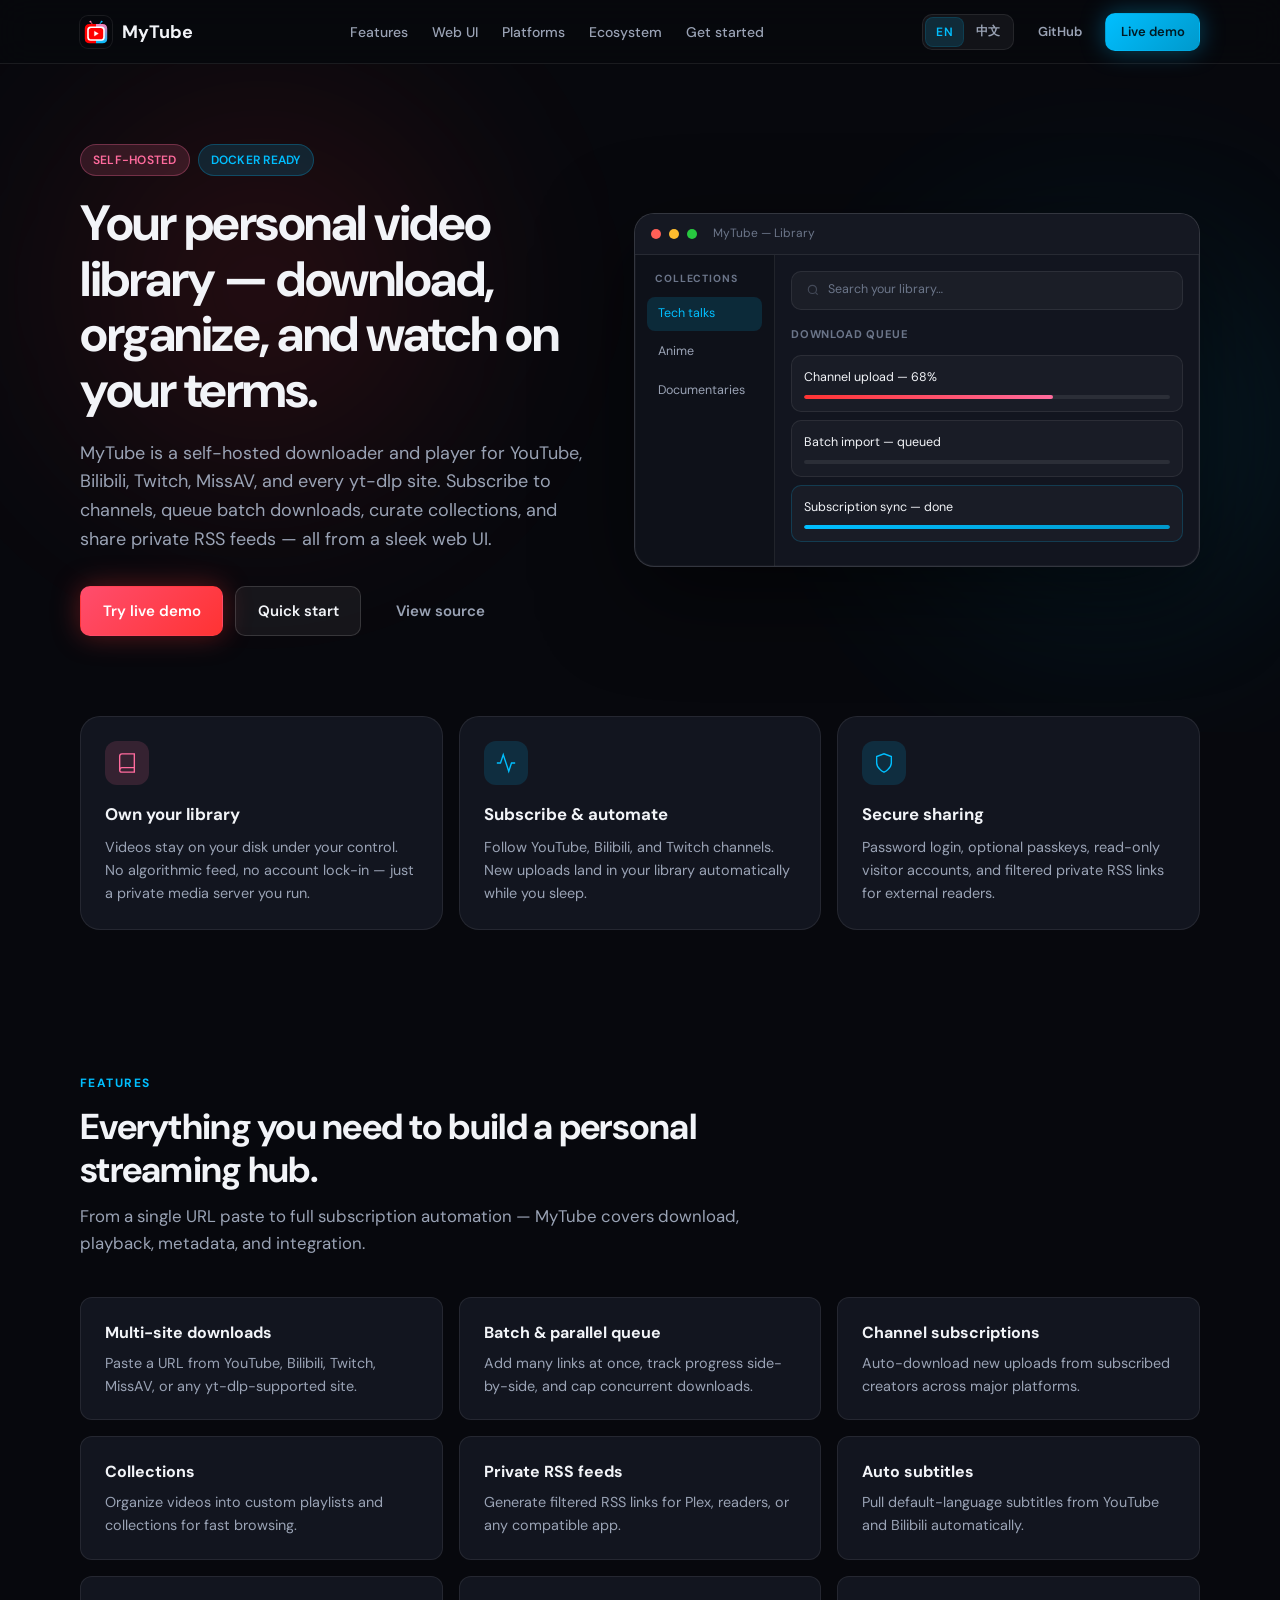
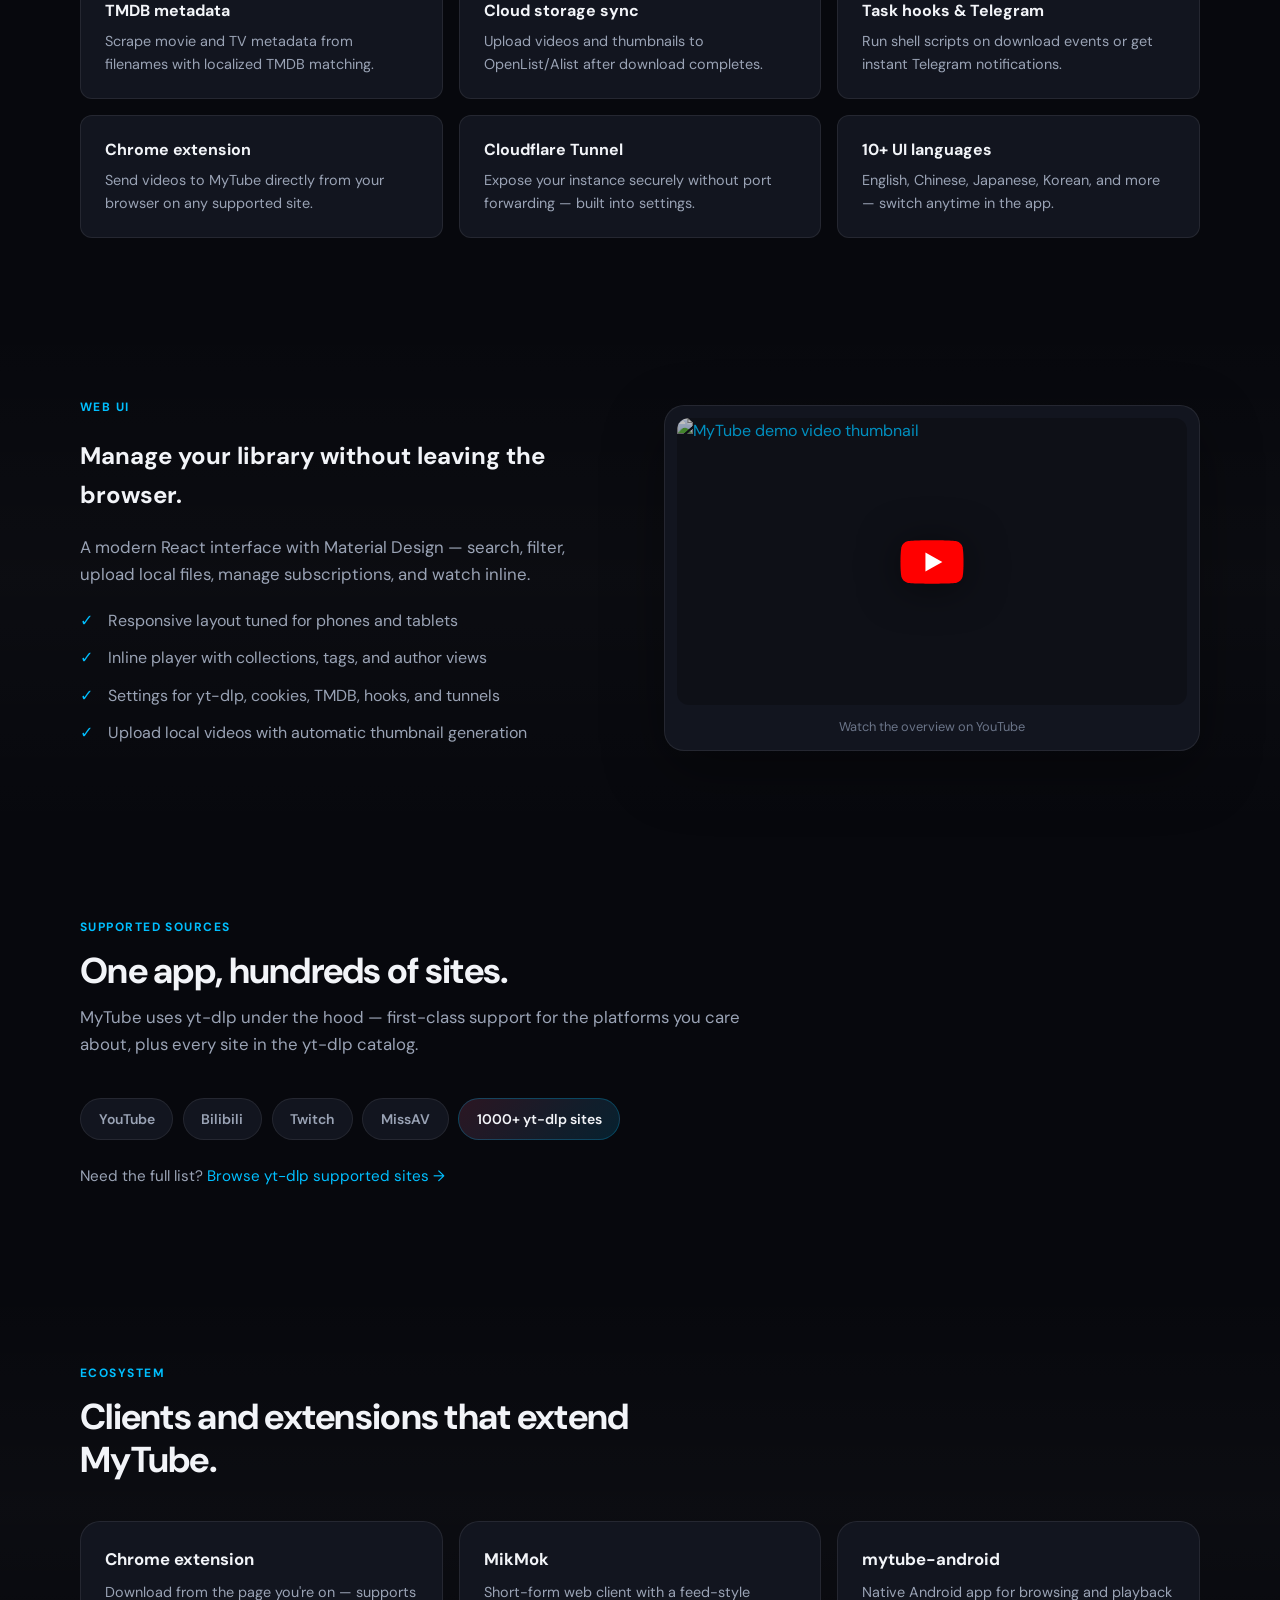
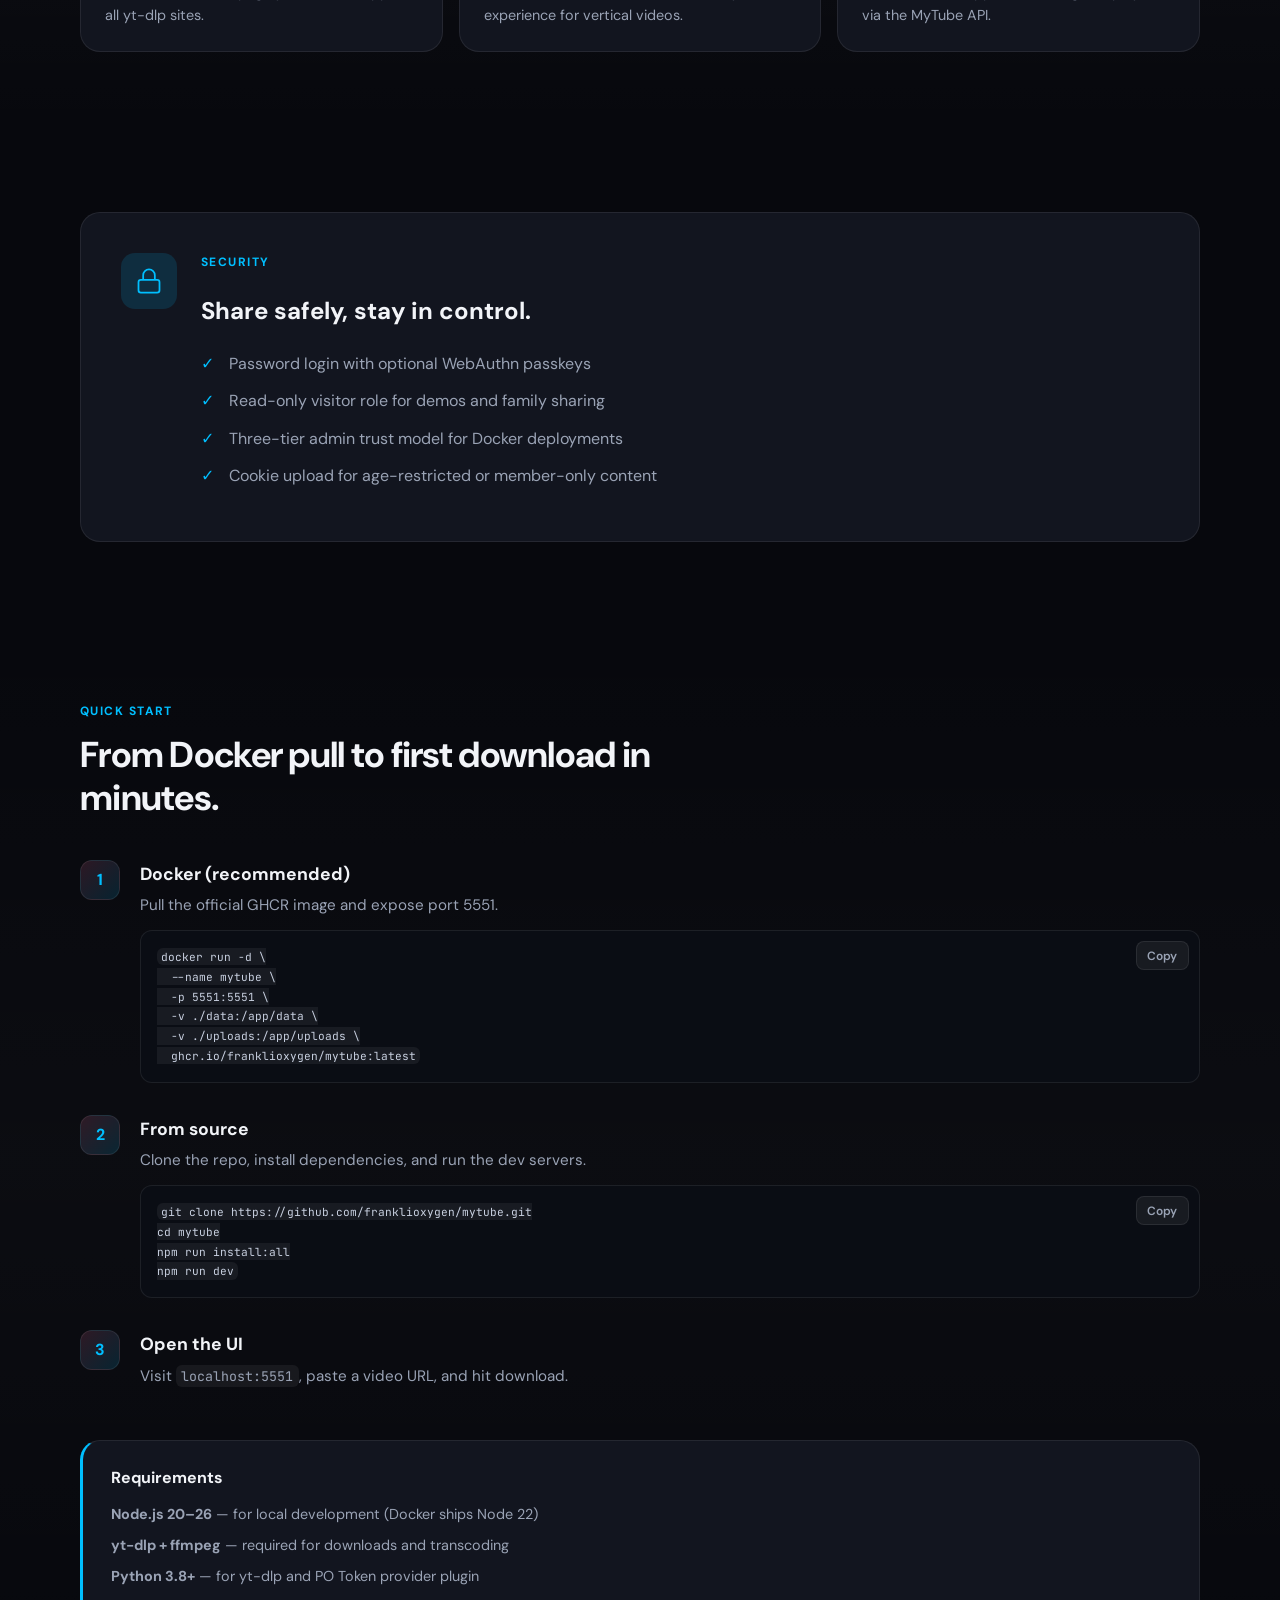
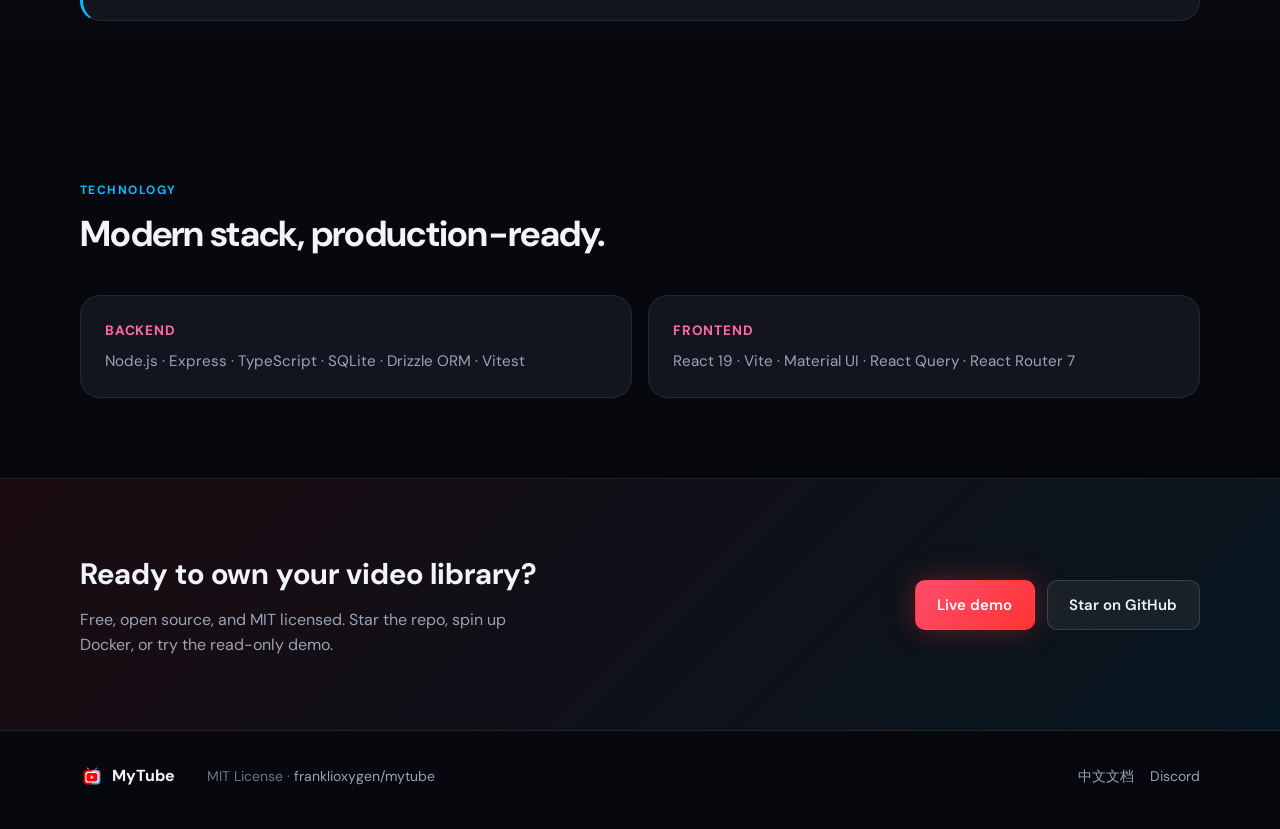
==== mytube/index.html @ 7c5bdb8f "Add MyTube landing page at /mytube/" ====
<!DOCTYPE html>
<html lang="en">
<head>
  <meta charset="UTF-8" />
  <meta name="viewport" content="width=device-width, initial-scale=1" />
  <meta name="description" content="MyTube — self-hosted downloader and player for YouTube, Bilibili, Twitch, and 1000+ sites. Subscriptions, collections, RSS feeds, Docker-ready." />
  <meta name="theme-color" content="#07080d" />
  <base href="/mytube/" />
  <title>MyTube — Self-hosted video library &amp; downloader</title>
  <link rel="icon" href="assets/favicon.svg" type="image/svg+xml" />
  <link rel="preconnect" href="https://fonts.googleapis.com" />
  <link rel="preconnect" href="https://fonts.gstatic.com" crossorigin />
  <link href="https://fonts.googleapis.com/css2?family=DM+Sans:ital,opsz,wght@0,9..40,400;0,9..40,500;0,9..40,600;0,9..40,700;1,9..40,400&family=JetBrains+Mono:wght@400;500&display=swap" rel="stylesheet" />
  <link rel="stylesheet" href="css/styles.css" />
  <script>
    try {
      var l = localStorage.getItem("mytube-home-lang");
      if (l === "zh") {
        document.documentElement.lang = "zh-CN";
        document.documentElement.dataset.lang = "zh";
      }
    } catch (e) {}
  </script>
</head>
<body>
  <a class="skip-link" href="#main" data-i18n="a11y.skip">Skip to content</a>

  <header class="site-header" id="top">
    <div class="container header-inner">
      <a class="brand" href="#top" data-i18n-attr="aria-label:a11y.brand">
        <img src="assets/favicon.svg" alt="" width="32" height="32" class="brand-icon" />
        <span class="brand-name">MyTube</span>
      </a>
      <nav class="nav" aria-label="Primary" data-i18n-attr="aria-label:a11y.nav">
        <a href="#features" data-i18n="nav.features">Features</a>
        <a href="#ui" data-i18n="nav.ui">Web UI</a>
        <a href="#platforms" data-i18n="nav.platforms">Platforms</a>
        <a href="#ecosystem" data-i18n="nav.ecosystem">Ecosystem</a>
        <a href="#get-started" data-i18n="nav.getStarted">Get started</a>
      </nav>
      <div class="header-actions">
        <div class="lang-toggle" role="group" data-i18n-attr="aria-label:a11y.langSwitch">
          <button type="button" class="lang-option is-active" data-lang="en" aria-pressed="true">EN</button>
          <button type="button" class="lang-option" data-lang="zh" aria-pressed="false">中文</button>
        </div>
        <a class="btn btn-ghost btn-sm" href="https://github.com/franklioxygen/mytube" target="_blank" rel="noopener noreferrer" data-i18n="nav.github">GitHub</a>
        <a class="btn btn-accent btn-sm" href="https://mytube-demo.vercel.app" target="_blank" rel="noopener noreferrer" data-i18n="nav.demo">Live demo</a>
        <button type="button" class="nav-toggle" aria-expanded="false" aria-controls="mobile-nav" data-i18n-attr="aria-label:a11y.menuOpen">
          <span></span><span></span><span></span>
        </button>
      </div>
    </div>
    <div class="mobile-nav" id="mobile-nav" hidden>
      <div class="lang-toggle lang-toggle-mobile" role="group" data-i18n-attr="aria-label:a11y.langSwitch">
        <button type="button" class="lang-option is-active" data-lang="en" aria-pressed="true">EN</button>
        <button type="button" class="lang-option" data-lang="zh" aria-pressed="false">中文</button>
      </div>
      <a href="#features" data-i18n="nav.features">Features</a>
      <a href="#ui" data-i18n="nav.ui">Web UI</a>
      <a href="#platforms" data-i18n="nav.platforms">Platforms</a>
      <a href="#ecosystem" data-i18n="nav.ecosystem">Ecosystem</a>
      <a href="#get-started" data-i18n="nav.getStarted">Get started</a>
      <a href="https://mytube-demo.vercel.app" target="_blank" rel="noopener noreferrer" data-i18n="nav.demo">Live demo</a>
    </div>
  </header>

  <main id="main">
    <section class="hero">
      <div class="hero-glow" aria-hidden="true"></div>
      <div class="hero-glow-2" aria-hidden="true"></div>
      <div class="container hero-grid">
        <div class="hero-copy reveal">
          <div class="badge-row">
            <span class="badge" data-i18n="hero.badgeSelfHosted">Self-hosted</span>
            <span class="badge badge-muted" data-i18n="hero.badgeDocker">Docker ready</span>
          </div>
          <h1 data-i18n="hero.title">Your personal video library — download, organize, and watch on your terms.</h1>
          <p class="hero-lead" data-i18n="hero.lead">
            MyTube is a self-hosted downloader and player for YouTube, Bilibili, Twitch, MissAV, and every yt-dlp site.
            Subscribe to channels, queue batch downloads, curate collections, and share private RSS feeds — all from a sleek web UI.
          </p>
          <div class="hero-cta">
            <a class="btn btn-primary btn-lg" href="https://mytube-demo.vercel.app" target="_blank" rel="noopener noreferrer" data-i18n="hero.ctaDemo">Try live demo</a>
            <a class="btn btn-secondary btn-lg" href="#get-started" data-i18n="hero.ctaQuickStart">Quick start</a>
            <a class="btn btn-ghost btn-lg" href="https://github.com/franklioxygen/mytube" target="_blank" rel="noopener noreferrer" data-i18n="hero.ctaSource">View source</a>
          </div>
        </div>
        <div class="hero-visual reveal reveal-delay" aria-hidden="true">
          <div class="app-mock">
            <div class="mock-titlebar">
              <span class="dot red"></span>
              <span class="dot yellow"></span>
              <span class="dot green"></span>
              <span class="mock-title" data-i18n="hero.mockTitle">MyTube — Library</span>
            </div>
            <div class="mock-body">
              <aside class="mock-sidebar">
                <p class="mock-sidebar-label" data-i18n="hero.mockCollections">Collections</p>
                <ul>
                  <li data-i18n="hero.mockColl1">Tech talks</li>
                  <li data-i18n="hero.mockColl2">Anime</li>
                  <li data-i18n="hero.mockColl3">Documentaries</li>
                </ul>
              </aside>
              <div class="mock-main">
                <div class="mock-search">
                  <svg viewBox="0 0 24 24" fill="none" stroke="currentColor" stroke-width="2"><circle cx="11" cy="11" r="7"/><path d="m20 20-3.5-3.5"/></svg>
                  <span data-i18n="hero.mockSearch">Search your library…</span>
                </div>
                <p class="mock-queue-label" data-i18n="hero.mockQueue">Download queue</p>
                <div class="mock-queue-item">
                  <span data-i18n="hero.mockItem1">Channel upload — 68%</span>
                  <div class="mock-progress"><div class="mock-progress-fill mid"></div></div>
                </div>
                <div class="mock-queue-item">
                  <span data-i18n="hero.mockItem2">Batch import — queued</span>
                  <div class="mock-progress"><div class="mock-progress-fill queued"></div></div>
                </div>
                <div class="mock-queue-item done">
                  <span data-i18n="hero.mockItem3">Subscription sync — done</span>
                  <div class="mock-progress"><div class="mock-progress-fill done"></div></div>
                </div>
              </div>
            </div>
          </div>
        </div>
      </div>
    </section>

    <section class="highlights">
      <div class="container highlights-grid">
        <article class="highlight-card reveal">
          <div class="highlight-icon pink" aria-hidden="true">
            <svg viewBox="0 0 24 24" fill="none" stroke="currentColor" stroke-width="1.5"><path d="M4 19.5A2.5 2.5 0 0 1 6.5 17H20"/><path d="M6.5 2H20v20H6.5A2.5 2.5 0 0 1 4 19.5v-15A2.5 2.5 0 0 1 6.5 2z"/></svg>
          </div>
          <h3 data-i18n="highlights.h1Title">Own your library</h3>
          <p data-i18n="highlights.h1Body">Videos stay on your disk under your control. No algorithmic feed, no account lock-in — just a private media server you run.</p>
        </article>
        <article class="highlight-card reveal reveal-delay">
          <div class="highlight-icon" aria-hidden="true">
            <svg viewBox="0 0 24 24" fill="none" stroke="currentColor" stroke-width="1.5"><path d="M22 12h-4l-3 9L9 3l-3 9H2"/></svg>
          </div>
          <h3 data-i18n="highlights.h2Title">Subscribe &amp; automate</h3>
          <p data-i18n="highlights.h2Body">Follow YouTube, Bilibili, and Twitch channels. New uploads land in your library automatically while you sleep.</p>
        </article>
        <article class="highlight-card reveal reveal-delay-2">
          <div class="highlight-icon" aria-hidden="true">
            <svg viewBox="0 0 24 24" fill="none" stroke="currentColor" stroke-width="1.5"><path d="M12 22s8-4 8-10V5l-8-3-8 3v7c0 6 8 10 8 10Z"/></svg>
          </div>
          <h3 data-i18n="highlights.h3Title">Secure sharing</h3>
          <p data-i18n="highlights.h3Body">Password login, optional passkeys, read-only visitor accounts, and filtered private RSS links for external readers.</p>
        </article>
      </div>
    </section>

    <section class="section" id="features">
      <div class="container">
        <header class="section-header reveal">
          <p class="eyebrow" data-i18n="features.eyebrow">Features</p>
          <h2 data-i18n="features.title">Everything you need to build a personal streaming hub.</h2>
          <p class="section-lead" data-i18n="features.lead">From a single URL paste to full subscription automation — MyTube covers download, playback, metadata, and integration.</p>
        </header>
        <div class="feature-grid">
          <article class="feature-card reveal"><h3 data-i18n="features.f1Title">Multi-site downloads</h3><p data-i18n="features.f1Body">Paste a URL from YouTube, Bilibili, Twitch, MissAV, or any yt-dlp-supported site.</p></article>
          <article class="feature-card reveal"><h3 data-i18n="features.f2Title">Batch &amp; parallel queue</h3><p data-i18n="features.f2Body">Add many links at once, track progress side-by-side, and cap concurrent downloads.</p></article>
          <article class="feature-card reveal"><h3 data-i18n="features.f3Title">Channel subscriptions</h3><p data-i18n="features.f3Body">Auto-download new uploads from subscribed creators across major platforms.</p></article>
          <article class="feature-card reveal"><h3 data-i18n="features.f4Title">Collections</h3><p data-i18n="features.f4Body">Organize videos into custom playlists and collections for fast browsing.</p></article>
          <article class="feature-card reveal"><h3 data-i18n="features.f5Title">Private RSS feeds</h3><p data-i18n="features.f5Body">Generate filtered RSS links for Plex, readers, or any compatible app.</p></article>
          <article class="feature-card reveal"><h3 data-i18n="features.f6Title">Auto subtitles</h3><p data-i18n="features.f6Body">Pull default-language subtitles from YouTube and Bilibili automatically.</p></article>
          <article class="feature-card reveal"><h3 data-i18n="features.f7Title">TMDB metadata</h3><p data-i18n="features.f7Body">Scrape movie and TV metadata from filenames with localized TMDB matching.</p></article>
          <article class="feature-card reveal"><h3 data-i18n="features.f8Title">Cloud storage sync</h3><p data-i18n="features.f8Body">Upload videos and thumbnails to OpenList/Alist after download completes.</p></article>
          <article class="feature-card reveal"><h3 data-i18n="features.f9Title">Task hooks &amp; Telegram</h3><p data-i18n="features.f9Body">Run shell scripts on download events or get instant Telegram notifications.</p></article>
          <article class="feature-card reveal"><h3 data-i18n="features.f10Title">Chrome extension</h3><p data-i18n="features.f10Body">Send videos to MyTube directly from your browser on any supported site.</p></article>
          <article class="feature-card reveal"><h3 data-i18n="features.f11Title">Cloudflare Tunnel</h3><p data-i18n="features.f11Body">Expose your instance securely without port forwarding — built into settings.</p></article>
          <article class="feature-card reveal"><h3 data-i18n="features.f12Title">10+ UI languages</h3><p data-i18n="features.f12Body">English, Chinese, Japanese, Korean, and more — switch anytime in the app.</p></article>
        </div>
      </div>
    </section>

    <section class="section section-alt" id="ui">
      <div class="container split-section">
        <div class="split-copy reveal">
          <p class="eyebrow" data-i18n="ui.eyebrow">Web UI</p>
          <h2 data-i18n="ui.title">Manage your library without leaving the browser.</h2>
          <p class="section-lead" data-i18n="ui.lead">A modern React interface with Material Design — search, filter, upload local files, manage subscriptions, and watch inline.</p>
          <ul class="check-list">
            <li data-i18n="ui.li1">Responsive layout tuned for phones and tablets</li>
            <li data-i18n="ui.li2">Inline player with collections, tags, and author views</li>
            <li data-i18n="ui.li3">Settings for yt-dlp, cookies, TMDB, hooks, and tunnels</li>
            <li data-i18n="ui.li4">Upload local videos with automatic thumbnail generation</li>
          </ul>
        </div>
        <div class="split-visual reveal reveal-delay">
          <figure class="video-frame">
            <a href="https://www.youtube.com/watch?v=0_5ZpgsWTp0" target="_blank" rel="noopener noreferrer">
              <img src="https://img.youtube.com/vi/0_5ZpgsWTp0/maxresdefault.jpg" alt="MyTube demo video thumbnail" width="640" height="360" loading="lazy" data-i18n-attr="alt:ui.imgAlt" />
              <span class="play-badge" aria-hidden="true">
                <svg viewBox="0 0 68 48" fill="none"><path d="M66.5 8.2c-.8-3-3.3-5.4-6.3-6.2C55.9 1 34 1 34 1S12.1 1 7.8 2c-3 .8-5.5 3.2-6.3 6.2C.5 12.5.5 24 .5 24s0 11.5 1 15.8c.8 3 3.3 5.4 6.3 6.2C12.1 47 34 47 34 47s21.9 0 26.2-1c3-.8 5.5-3.2 6.3-6.2 1-4.3 1-15.8 1-15.8s0-11.5-1-15.8z" fill="#f00"/><path d="M27 34V14l18 10-18 10z" fill="#fff"/></svg>
              </span>
            </a>
            <figcaption data-i18n="ui.caption">Watch the overview on YouTube</figcaption>
          </figure>
        </div>
      </div>
    </section>

    <section class="section" id="platforms">
      <div class="container">
        <header class="section-header reveal">
          <p class="eyebrow" data-i18n="platforms.eyebrow">Supported sources</p>
          <h2 data-i18n="platforms.title">One app, hundreds of sites.</h2>
          <p class="section-lead" data-i18n="platforms.lead">MyTube uses yt-dlp under the hood — first-class support for the platforms you care about, plus every site in the yt-dlp catalog.</p>
        </header>
        <ul class="platform-chips reveal" role="list">
          <li data-i18n="platforms.chipYoutube">YouTube</li>
          <li data-i18n="platforms.chipBilibili">Bilibili</li>
          <li data-i18n="platforms.chipTwitch">Twitch</li>
          <li data-i18n="platforms.chipMissav">MissAV</li>
          <li class="highlight" data-i18n="platforms.chipYtdlp">1000+ yt-dlp sites</li>
        </ul>
        <p class="lang-note reveal">
          <span data-i18n="platforms.noteBefore">Need the full list? </span>
          <a href="https://github.com/yt-dlp/yt-dlp/blob/master/supportedsites.md" target="_blank" rel="noopener noreferrer" data-i18n="platforms.readmeLink">Browse yt-dlp supported sites →</a>
        </p>
      </div>
    </section>

    <section class="section section-alt" id="ecosystem">
      <div class="container">
        <header class="section-header reveal">
          <p class="eyebrow" data-i18n="ecosystem.eyebrow">Ecosystem</p>
          <h2 data-i18n="ecosystem.title">Clients and extensions that extend MyTube.</h2>
        </header>
        <div class="eco-grid">
          <article class="eco-card reveal">
            <h3><a href="https://github.com/franklioxygen/mytube/tree/master/chrome-extension" target="_blank" rel="noopener noreferrer" data-i18n="ecosystem.e1Title">Chrome extension</a></h3>
            <p data-i18n="ecosystem.e1Body">Download from the page you're on — supports all yt-dlp sites.</p>
          </article>
          <article class="eco-card reveal reveal-delay">
            <h3><a href="https://github.com/franklioxygen/MikMok" target="_blank" rel="noopener noreferrer" data-i18n="ecosystem.e2Title">MikMok</a></h3>
            <p data-i18n="ecosystem.e2Body">Short-form web client with a feed-style experience for vertical videos.</p>
          </article>
          <article class="eco-card reveal reveal-delay-2">
            <h3><a href="https://github.com/franklioxygen/mytube-android" target="_blank" rel="noopener noreferrer" data-i18n="ecosystem.e3Title">mytube-android</a></h3>
            <p data-i18n="ecosystem.e3Body">Native Android app for browsing and playback via the MyTube API.</p>
          </article>
        </div>
      </div>
    </section>

    <section class="section" id="security">
      <div class="container privacy-block reveal">
        <div class="privacy-icon" aria-hidden="true">
          <svg viewBox="0 0 24 24" fill="none" stroke="currentColor" stroke-width="1.5"><rect x="3" y="11" width="18" height="11" rx="2"/><path d="M7 11V7a5 5 0 0 1 10 0v4"/></svg>
        </div>
        <div>
          <p class="eyebrow" data-i18n="security.eyebrow">Security</p>
          <h2 data-i18n="security.title">Share safely, stay in control.</h2>
          <ul class="check-list">
            <li data-i18n="security.li1">Password login with optional WebAuthn passkeys</li>
            <li data-i18n="security.li2">Read-only visitor role for demos and family sharing</li>
            <li data-i18n="security.li3">Three-tier admin trust model for Docker deployments</li>
            <li data-i18n="security.li4">Cookie upload for age-restricted or member-only content</li>
          </ul>
        </div>
      </div>
    </section>

    <section class="section section-alt" id="get-started">
      <div class="container">
        <header class="section-header reveal">
          <p class="eyebrow" data-i18n="quickStart.eyebrow">Quick start</p>
          <h2 data-i18n="quickStart.title">From Docker pull to first download in minutes.</h2>
        </header>
        <div class="install-steps reveal">
          <div class="install-step">
            <span class="step-num">1</span>
            <div>
              <h3 data-i18n="quickStart.s1Title">Docker (recommended)</h3>
              <p data-i18n="quickStart.s1Body">Pull the official GHCR image and expose port 5551.</p>
              <div class="code-block">
                <pre><code>docker run -d \
  --name mytube \
  -p 5551:5551 \
  -v ./data:/app/data \
  -v ./uploads:/app/uploads \
  ghcr.io/franklioxygen/mytube:latest</code></pre>
                <button type="button" class="copy-btn" data-copy="docker run -d --name mytube -p 5551:5551 -v ./data:/app/data -v ./uploads:/app/uploads ghcr.io/franklioxygen/mytube:latest" data-i18n="quickStart.copy" data-i18n-attr="aria-label:quickStart.copyCmd">Copy</button>
              </div>
            </div>
          </div>
          <div class="install-step">
            <span class="step-num">2</span>
            <div>
              <h3 data-i18n="quickStart.s2Title">From source</h3>
              <p data-i18n="quickStart.s2Body" data-i18n-html>Clone the repo, install dependencies, and run the dev servers.</p>
              <div class="code-block">
                <pre><code>git clone https://github.com/franklioxygen/mytube.git
cd mytube
npm run install:all
npm run dev</code></pre>
                <button type="button" class="copy-btn" data-copy="git clone https://github.com/franklioxygen/mytube.git
cd mytube
npm run install:all
npm run dev" data-i18n="quickStart.copy" data-i18n-attr="aria-label:quickStart.copyCmds">Copy</button>
              </div>
            </div>
          </div>
          <div class="install-step">
            <span class="step-num">3</span>
            <div>
              <h3 data-i18n="quickStart.s3Title">Open the UI</h3>
              <p data-i18n="quickStart.s3Body" data-i18n-html>Visit <code>localhost:5551</code>, paste a video URL, and hit download.</p>
            </div>
          </div>
        </div>
        <aside class="permissions-card reveal">
          <h3 data-i18n="quickStart.reqsTitle">Requirements</h3>
          <ul>
            <li><strong data-i18n="quickStart.req1Title">Node.js 20–26</strong> — <span data-i18n="quickStart.req1Body">for local development (Docker ships Node 22)</span></li>
            <li><strong data-i18n="quickStart.req2Title">yt-dlp + ffmpeg</strong> — <span data-i18n="quickStart.req2Body">required for downloads and transcoding</span></li>
            <li><strong data-i18n="quickStart.req3Title">Python 3.8+</strong> — <span data-i18n="quickStart.req3Body">for yt-dlp and PO Token provider plugin</span></li>
          </ul>
        </aside>
      </div>
    </section>

    <section class="section" id="stack">
      <div class="container">
        <header class="section-header reveal">
          <p class="eyebrow" data-i18n="stack.eyebrow">Technology</p>
          <h2 data-i18n="stack.title">Modern stack, production-ready.</h2>
        </header>
        <div class="stack-grid reveal">
          <div class="stack-card">
            <h3 data-i18n="stack.backend">Backend</h3>
            <p data-i18n="stack.backendBody">Node.js · Express · TypeScript · SQLite · Drizzle ORM · Vitest</p>
          </div>
          <div class="stack-card">
            <h3 data-i18n="stack.frontend">Frontend</h3>
            <p data-i18n="stack.frontendBody">React 19 · Vite · Material UI · React Query · React Router 7</p>
          </div>
        </div>
      </div>
    </section>

    <section class="cta-band">
      <div class="container cta-inner reveal">
        <div>
          <h2 data-i18n="cta.title">Ready to own your video library?</h2>
          <p data-i18n="cta.body">Free, open source, and MIT licensed. Star the repo, spin up Docker, or try the read-only demo.</p>
        </div>
        <div class="cta-actions">
          <a class="btn btn-primary btn-lg" href="https://mytube-demo.vercel.app" target="_blank" rel="noopener noreferrer" data-i18n="cta.demo">Live demo</a>
          <a class="btn btn-secondary btn-lg" href="https://github.com/franklioxygen/mytube" target="_blank" rel="noopener noreferrer" data-i18n="cta.star">Star on GitHub</a>
        </div>
      </div>
    </section>
  </main>

  <footer class="site-footer">
    <div class="container footer-inner">
      <div class="footer-brand">
        <img src="assets/favicon.svg" alt="" width="24" height="24" />
        <span>MyTube</span>
      </div>
      <p class="footer-meta"><span data-i18n="footer.license">MIT License · </span><a href="https://github.com/franklioxygen/mytube">franklioxygen/mytube</a></p>
      <div class="footer-links">
        <p class="footer-meta"><a href="https://github.com/franklioxygen/mytube/blob/master/README-zh.md" data-i18n="footer.docLink" data-i18n-href="footer.docHref">中文文档</a></p>
        <p class="footer-meta"><a href="https://discord.gg/dXn4u9kQGN" target="_blank" rel="noopener noreferrer" data-i18n="footer.discord">Discord</a></p>
      </div>
    </div>
  </footer>

  <script src="js/i18n.js"></script>
  <script src="js/main.js" defer></script>
</body>
</html>
---- mytube/css/styles.css ----
/* MyTube showcase — design tokens */
:root {
  --bg: #07080d;
  --bg-elevated: #0e1018;
  --bg-card: #12151f;
  --bg-card-hover: #171b28;
  --border: rgba(255, 255, 255, 0.08);
  --border-strong: rgba(255, 255, 255, 0.14);
  --text: #f2f4f8;
  --text-muted: #9aa3b5;
  --text-dim: #6b7589;
  --accent: #00bfff;
  --accent-dim: rgba(0, 191, 255, 0.14);
  --accent-glow: rgba(0, 191, 255, 0.35);
  --secondary: #ff6b9d;
  --secondary-dim: rgba(255, 107, 157, 0.15);
  --red: #ff3333;
  --radius: 12px;
  --radius-lg: 20px;
  --font: "DM Sans", system-ui, -apple-system, BlinkMacSystemFont, sans-serif;
  --mono: "JetBrains Mono", ui-monospace, monospace;
  --header-h: 64px;
  --container: min(1120px, 100% - 2rem);
  --ease: cubic-bezier(0.22, 1, 0.36, 1);
}

*,
*::before,
*::after {
  box-sizing: border-box;
}

html {
  scroll-behavior: smooth;
  -webkit-font-smoothing: antialiased;
}

body {
  margin: 0;
  font-family: var(--font);
  font-size: 1rem;
  line-height: 1.6;
  color: var(--text);
  background: var(--bg);
  overflow-x: hidden;
}

img {
  max-width: 100%;
  height: auto;
  display: block;
}

a {
  color: var(--accent);
  text-decoration: none;
  transition: color 0.2s var(--ease);
}

a:hover {
  color: #66d4ff;
}

code {
  font-family: var(--mono);
  font-size: 0.875em;
  padding: 0.15em 0.4em;
  background: rgba(255, 255, 255, 0.06);
  border-radius: 6px;
}

.container {
  width: var(--container);
  margin-inline: auto;
}

.skip-link {
  position: absolute;
  left: -9999px;
  top: 1rem;
  z-index: 1000;
  padding: 0.5rem 1rem;
  background: var(--accent);
  color: var(--bg);
  border-radius: 8px;
  font-weight: 600;
}

.skip-link:focus {
  left: 1rem;
}

/* Header */
.site-header {
  position: sticky;
  top: 0;
  z-index: 100;
  height: var(--header-h);
  background: rgba(7, 8, 13, 0.75);
  backdrop-filter: blur(16px) saturate(1.4);
  border-bottom: 1px solid var(--border);
}

.header-inner {
  display: flex;
  align-items: center;
  justify-content: space-between;
  height: var(--header-h);
  gap: 1rem;
}

.brand {
  display: flex;
  align-items: center;
  gap: 0.6rem;
  color: var(--text);
  text-decoration: none;
  font-weight: 700;
  font-size: 1.125rem;
}

.brand:hover {
  color: var(--text);
}

.brand-icon {
  border-radius: 8px;
  box-shadow: 0 0 0 1px var(--border);
}

.nav {
  display: none;
  gap: 1.5rem;
}

.nav a {
  color: var(--text-muted);
  font-size: 0.875rem;
  font-weight: 500;
}

.nav a:hover {
  color: var(--text);
}

.header-actions {
  display: flex;
  align-items: center;
  gap: 0.5rem;
}

.lang-toggle {
  display: inline-flex;
  padding: 3px;
  background: rgba(255, 255, 255, 0.05);
  border: 1px solid var(--border);
  border-radius: 10px;
  gap: 2px;
}

.lang-option {
  padding: 0.35rem 0.65rem;
  font-family: inherit;
  font-size: 0.75rem;
  font-weight: 600;
  letter-spacing: 0.02em;
  color: var(--text-muted);
  background: transparent;
  border: none;
  border-radius: 7px;
  cursor: pointer;
  transition: background 0.2s var(--ease), color 0.2s;
}

.lang-option:hover {
  color: var(--text);
}

.lang-option.is-active {
  background: var(--accent-dim);
  color: var(--accent);
  box-shadow: 0 0 0 1px rgba(0, 191, 255, 0.25);
}

.lang-toggle-mobile {
  margin: 0.5rem 0 0.75rem;
  align-self: flex-start;
}

html[data-lang="zh"] body {
  font-family: var(--font), "PingFang SC", "Hiragino Sans GB", "Microsoft YaHei", sans-serif;
}

.nav-toggle {
  display: flex;
  flex-direction: column;
  justify-content: center;
  gap: 5px;
  width: 40px;
  height: 40px;
  padding: 0;
  border: 1px solid var(--border);
  border-radius: 10px;
  background: transparent;
  cursor: pointer;
  margin-left: 0.25rem;
}

.nav-toggle span {
  display: block;
  width: 18px;
  height: 2px;
  margin: 0 auto;
  background: var(--text);
  border-radius: 1px;
  transition: transform 0.25s var(--ease), opacity 0.2s;
}

.nav-toggle[aria-expanded="true"] span:nth-child(1) {
  transform: translateY(7px) rotate(45deg);
}

.nav-toggle[aria-expanded="true"] span:nth-child(2) {
  opacity: 0;
}

.nav-toggle[aria-expanded="true"] span:nth-child(3) {
  transform: translateY(-7px) rotate(-45deg);
}

.mobile-nav {
  display: flex;
  flex-direction: column;
  padding: 0.5rem 1rem 1rem;
  border-bottom: 1px solid var(--border);
  background: var(--bg-elevated);
}

.mobile-nav a {
  padding: 0.75rem 0;
  color: var(--text-muted);
  font-weight: 500;
  border-bottom: 1px solid var(--border);
}

.mobile-nav a:last-child {
  border-bottom: none;
  color: var(--accent);
}

.mobile-nav[hidden] {
  display: none;
}

@media (max-width: 899px) {
  .header-actions .lang-toggle:not(.lang-toggle-mobile) {
    display: none;
  }

  .header-actions .btn-ghost {
    display: none;
  }
}

@media (min-width: 900px) {
  .nav {
    display: flex;
  }

  .nav-toggle {
    display: none;
  }

  .lang-toggle-mobile {
    display: none;
  }
}

/* Buttons */
.btn {
  display: inline-flex;
  align-items: center;
  justify-content: center;
  gap: 0.35rem;
  font-family: inherit;
  font-weight: 600;
  border-radius: 10px;
  border: 1px solid transparent;
  cursor: pointer;
  text-decoration: none;
  transition: background 0.2s var(--ease), border-color 0.2s, transform 0.15s var(--ease), box-shadow 0.2s;
}

.btn:active {
  transform: scale(0.98);
}

.btn-sm {
  padding: 0.45rem 0.9rem;
  font-size: 0.8125rem;
}

.btn-lg {
  padding: 0.75rem 1.35rem;
  font-size: 0.9375rem;
}

.btn-primary {
  background: linear-gradient(135deg, #ff4d6d, var(--red));
  color: #fff;
  box-shadow: 0 0 28px rgba(255, 51, 51, 0.35);
}

.btn-primary:hover {
  color: #fff;
  box-shadow: 0 0 36px rgba(255, 51, 51, 0.45);
}

.btn-secondary {
  background: rgba(255, 255, 255, 0.06);
  border-color: var(--border-strong);
  color: var(--text);
}

.btn-secondary:hover {
  background: rgba(255, 255, 255, 0.1);
  color: var(--text);
}

.btn-ghost {
  background: transparent;
  color: var(--text-muted);
  border-color: transparent;
}

.btn-ghost:hover {
  color: var(--text);
  background: rgba(255, 255, 255, 0.05);
}

.btn-accent {
  background: linear-gradient(135deg, var(--accent), #0099cc);
  color: #001a24;
  box-shadow: 0 0 24px var(--accent-glow);
}

.btn-accent:hover {
  color: #001a24;
  box-shadow: 0 0 32px var(--accent-glow);
}

/* Hero */
.hero {
  position: relative;
  padding: clamp(3rem, 8vw, 5rem) 0 clamp(4rem, 10vw, 6rem);
  overflow: hidden;
}

.hero-glow {
  position: absolute;
  top: -15%;
  left: -5%;
  width: 55%;
  max-width: 650px;
  aspect-ratio: 1;
  background: radial-gradient(circle, rgba(255, 51, 51, 0.25) 0%, transparent 65%);
  filter: blur(80px);
  opacity: 0.6;
  pointer-events: none;
}

.hero-glow-2 {
  position: absolute;
  top: 10%;
  right: -10%;
  width: 50%;
  max-width: 600px;
  aspect-ratio: 1;
  background: radial-gradient(circle, var(--accent-glow) 0%, transparent 65%);
  filter: blur(90px);
  opacity: 0.45;
  pointer-events: none;
}

.hero-grid {
  display: grid;
  gap: 3rem;
  align-items: center;
}

@media (min-width: 960px) {
  .hero-grid {
    grid-template-columns: 1fr 1.1fr;
    gap: 2.5rem;
  }
}

.badge-row {
  display: flex;
  flex-wrap: wrap;
  gap: 0.5rem;
  margin-bottom: 1.25rem;
}

.badge {
  display: inline-block;
  padding: 0.35rem 0.75rem;
  font-size: 0.75rem;
  font-weight: 600;
  letter-spacing: 0.02em;
  text-transform: uppercase;
  border-radius: 999px;
  background: var(--secondary-dim);
  color: var(--secondary);
  border: 1px solid rgba(255, 107, 157, 0.3);
}

.badge-muted {
  background: var(--accent-dim);
  color: var(--accent);
  border-color: rgba(0, 191, 255, 0.25);
}

.hero h1 {
  font-size: clamp(2rem, 5vw, 3.1rem);
  font-weight: 700;
  line-height: 1.12;
  letter-spacing: -0.03em;
  margin: 0 0 1.25rem;
}

.hero-lead {
  font-size: clamp(1rem, 2vw, 1.125rem);
  color: var(--text-muted);
  max-width: 36em;
  margin: 0 0 2rem;
}

.hero-cta {
  display: flex;
  flex-wrap: wrap;
  gap: 0.75rem;
}

/* App mock */
.app-mock {
  position: relative;
  border-radius: var(--radius-lg);
  overflow: hidden;
  border: 1px solid var(--border-strong);
  background: var(--bg-card);
  box-shadow:
    0 28px 90px rgba(0, 0, 0, 0.55),
    0 0 0 1px rgba(255, 255, 255, 0.04) inset;
  animation: float-mock 5s var(--ease) infinite alternate;
}

@keyframes float-mock {
  from { transform: translateY(0); }
  to { transform: translateY(-8px); }
}

.mock-titlebar {
  display: flex;
  align-items: center;
  gap: 0.5rem;
  padding: 0.65rem 1rem;
  background: #151822;
  border-bottom: 1px solid var(--border);
}

.dot {
  width: 10px;
  height: 10px;
  border-radius: 50%;
}

.dot.red { background: #ff5f57; }
.dot.yellow { background: #febc2e; }
.dot.green { background: #28c840; }

.mock-title {
  margin-left: 0.5rem;
  font-size: 0.75rem;
  color: var(--text-dim);
}

.mock-body {
  display: grid;
  grid-template-columns: 140px 1fr;
  min-height: 280px;
}

@media (max-width: 520px) {
  .mock-body {
    grid-template-columns: 1fr;
  }

  .mock-sidebar {
    display: none;
  }
}

.mock-sidebar {
  padding: 1rem 0.75rem;
  border-right: 1px solid var(--border);
  background: rgba(0, 0, 0, 0.2);
}

.mock-sidebar-label {
  font-size: 0.65rem;
  font-weight: 700;
  letter-spacing: 0.08em;
  text-transform: uppercase;
  color: var(--text-dim);
  margin: 0 0 0.6rem 0.5rem;
}

.mock-sidebar ul {
  margin: 0;
  padding: 0;
  list-style: none;
}

.mock-sidebar li {
  padding: 0.45rem 0.65rem;
  margin-bottom: 0.25rem;
  font-size: 0.78rem;
  color: var(--text-muted);
  border-radius: 8px;
}

.mock-sidebar li:first-child {
  background: var(--accent-dim);
  color: var(--accent);
}

.mock-main {
  padding: 1rem;
}

.mock-search {
  display: flex;
  align-items: center;
  gap: 0.5rem;
  padding: 0.55rem 0.85rem;
  margin-bottom: 1rem;
  background: rgba(255, 255, 255, 0.04);
  border: 1px solid var(--border);
  border-radius: 10px;
  font-size: 0.78rem;
  color: var(--text-dim);
}

.mock-search svg {
  width: 14px;
  height: 14px;
  flex-shrink: 0;
  opacity: 0.5;
}

.mock-queue-label {
  font-size: 0.7rem;
  font-weight: 700;
  letter-spacing: 0.06em;
  text-transform: uppercase;
  color: var(--text-dim);
  margin: 0 0 0.65rem;
}

.mock-queue-item {
  padding: 0.75rem;
  margin-bottom: 0.5rem;
  background: rgba(255, 255, 255, 0.03);
  border: 1px solid var(--border);
  border-radius: 10px;
}

.mock-queue-item.done {
  border-color: rgba(0, 191, 255, 0.2);
}

.mock-queue-item span {
  display: block;
  font-size: 0.78rem;
  margin-bottom: 0.45rem;
}

.mock-progress {
  height: 4px;
  background: rgba(255, 255, 255, 0.08);
  border-radius: 99px;
  overflow: hidden;
}

.mock-progress-fill {
  height: 100%;
  border-radius: 99px;
  background: linear-gradient(90deg, var(--red), var(--secondary));
}

.mock-progress-fill.done {
  width: 100%;
  background: linear-gradient(90deg, var(--accent), #0099cc);
}

.mock-progress-fill.mid {
  width: 68%;
}

.mock-progress-fill.queued {
  width: 0;
}

/* Highlights */
.highlights {
  padding: 0 0 4rem;
  margin-top: -1rem;
}

.highlights-grid {
  display: grid;
  gap: 1rem;
}

@media (min-width: 700px) {
  .highlights-grid {
    grid-template-columns: repeat(3, 1fr);
  }
}

.highlight-card {
  padding: 1.5rem;
  background: var(--bg-card);
  border: 1px solid var(--border);
  border-radius: var(--radius-lg);
  transition: background 0.25s var(--ease), border-color 0.25s, transform 0.25s var(--ease);
}

.highlight-card:hover {
  background: var(--bg-card-hover);
  border-color: var(--border-strong);
  transform: translateY(-2px);
}

.highlight-icon {
  width: 44px;
  height: 44px;
  display: flex;
  align-items: center;
  justify-content: center;
  margin-bottom: 1rem;
  border-radius: 12px;
  background: var(--accent-dim);
  color: var(--accent);
}

.highlight-icon.pink {
  background: var(--secondary-dim);
  color: var(--secondary);
}

.highlight-icon svg {
  width: 22px;
  height: 22px;
}

.highlight-card h3 {
  margin: 0 0 0.5rem;
  font-size: 1.05rem;
}

.highlight-card p {
  margin: 0;
  font-size: 0.9rem;
  color: var(--text-muted);
}

/* Sections */
.section {
  padding: clamp(3.5rem, 8vw, 5rem) 0;
}

.section-alt {
  background: linear-gradient(180deg, transparent, rgba(255, 255, 255, 0.02) 50%, transparent);
}

.section-header {
  max-width: 42rem;
  margin-bottom: 2.5rem;
}

.eyebrow {
  font-size: 0.75rem;
  font-weight: 700;
  letter-spacing: 0.12em;
  text-transform: uppercase;
  color: var(--accent);
  margin: 0 0 0.75rem;
}

.section-header h2 {
  font-size: clamp(1.65rem, 4vw, 2.25rem);
  font-weight: 700;
  letter-spacing: -0.02em;
  margin: 0 0 0.75rem;
  line-height: 1.2;
}

.section-lead {
  margin: 0;
  color: var(--text-muted);
  font-size: 1.05rem;
}

.feature-grid {
  display: grid;
  gap: 1rem;
}

@media (min-width: 600px) {
  .feature-grid {
    grid-template-columns: repeat(2, 1fr);
  }
}

@media (min-width: 900px) {
  .feature-grid {
    grid-template-columns: repeat(3, 1fr);
  }
}

.feature-card {
  padding: 1.35rem 1.5rem;
  background: var(--bg-card);
  border: 1px solid var(--border);
  border-radius: var(--radius);
  transition: border-color 0.2s, background 0.2s, transform 0.2s var(--ease);
}

.feature-card:hover {
  border-color: rgba(0, 191, 255, 0.22);
  background: var(--bg-card-hover);
  transform: translateY(-1px);
}

.feature-card h3 {
  margin: 0 0 0.4rem;
  font-size: 1rem;
}

.feature-card p {
  margin: 0;
  font-size: 0.9rem;
  color: var(--text-muted);
}

/* Split section */
.split-section {
  display: grid;
  gap: 2.5rem;
  align-items: center;
}

@media (min-width: 860px) {
  .split-section {
    grid-template-columns: 1fr 1fr;
    gap: 3rem;
  }
}

.check-list {
  margin: 1.25rem 0 0;
  padding: 0;
  list-style: none;
}

.check-list li {
  position: relative;
  padding-left: 1.75rem;
  margin-bottom: 0.75rem;
  color: var(--text-muted);
}

.check-list li::before {
  content: "✓";
  position: absolute;
  left: 0;
  color: var(--accent);
  font-weight: 700;
}

.video-frame {
  margin: 0;
  padding: 0.75rem;
  background: var(--bg-card);
  border: 1px solid var(--border);
  border-radius: var(--radius-lg);
  box-shadow: 0 20px 60px rgba(0, 0, 0, 0.35);
}

.video-frame a {
  display: block;
  position: relative;
  border-radius: calc(var(--radius-lg) - 8px);
  overflow: hidden;
}

.video-frame img {
  width: 100%;
  aspect-ratio: 16 / 9;
  object-fit: cover;
  transition: transform 0.4s var(--ease);
}

.video-frame a:hover img {
  transform: scale(1.03);
}

.play-badge {
  position: absolute;
  inset: 0;
  display: flex;
  align-items: center;
  justify-content: center;
  background: rgba(0, 0, 0, 0.25);
  transition: background 0.2s;
}

.video-frame a:hover .play-badge {
  background: rgba(0, 0, 0, 0.35);
}

.play-badge svg {
  width: 64px;
  height: 64px;
  filter: drop-shadow(0 4px 20px rgba(0, 0, 0, 0.5));
}

.video-frame figcaption {
  margin-top: 0.75rem;
  text-align: center;
  font-size: 0.8rem;
  color: var(--text-dim);
}

/* Platform chips */
.platform-chips {
  display: flex;
  flex-wrap: wrap;
  gap: 0.6rem;
  margin: 0 0 1.5rem;
  padding: 0;
  list-style: none;
}

.platform-chips li {
  padding: 0.55rem 1.1rem;
  font-size: 0.875rem;
  font-weight: 600;
  background: var(--bg-card);
  border: 1px solid var(--border);
  border-radius: 999px;
  color: var(--text-muted);
  transition: border-color 0.2s, color 0.2s, background 0.2s;
}

.platform-chips li:hover {
  border-color: rgba(255, 51, 51, 0.35);
  color: var(--text);
  background: var(--bg-card-hover);
}

.platform-chips li.highlight {
  background: linear-gradient(135deg, var(--secondary-dim), var(--accent-dim));
  border-color: rgba(0, 191, 255, 0.25);
  color: var(--text);
}

.lang-note {
  color: var(--text-muted);
  font-size: 0.95rem;
}

/* Ecosystem */
.eco-grid {
  display: grid;
  gap: 1rem;
}

@media (min-width: 700px) {
  .eco-grid {
    grid-template-columns: repeat(3, 1fr);
  }
}

.eco-card {
  padding: 1.5rem;
  background: var(--bg-card);
  border: 1px solid var(--border);
  border-radius: var(--radius-lg);
  transition: border-color 0.2s, transform 0.2s var(--ease);
}

.eco-card:hover {
  border-color: rgba(0, 191, 255, 0.25);
  transform: translateY(-2px);
}

.eco-card h3 {
  margin: 0 0 0.5rem;
  font-size: 1.05rem;
}

.eco-card h3 a {
  color: var(--text);
}

.eco-card h3 a:hover {
  color: var(--accent);
}

.eco-card p {
  margin: 0;
  font-size: 0.9rem;
  color: var(--text-muted);
}

/* Security */
.privacy-block {
  display: grid;
  gap: 1.5rem;
  padding: 2rem;
  background: var(--bg-card);
  border: 1px solid var(--border);
  border-radius: var(--radius-lg);
}

@media (min-width: 600px) {
  .privacy-block {
    grid-template-columns: auto 1fr;
    align-items: start;
    padding: 2.5rem;
  }
}

.privacy-icon {
  width: 56px;
  height: 56px;
  display: flex;
  align-items: center;
  justify-content: center;
  border-radius: 14px;
  background: var(--accent-dim);
  color: var(--accent);
}

.privacy-icon svg {
  width: 28px;
  height: 28px;
}

/* Install */
.install-steps {
  display: flex;
  flex-direction: column;
  gap: 2rem;
}

.install-step {
  display: grid;
  grid-template-columns: auto 1fr;
  gap: 1.25rem;
}

.step-num {
  width: 2.5rem;
  height: 2.5rem;
  display: flex;
  align-items: center;
  justify-content: center;
  font-weight: 700;
  font-size: 1rem;
  background: linear-gradient(135deg, var(--secondary-dim), var(--accent-dim));
  color: var(--accent);
  border-radius: 12px;
  border: 1px solid var(--border);
}

.install-step h3 {
  margin: 0 0 0.35rem;
  font-size: 1.1rem;
}

.install-step p {
  margin: 0 0 0.75rem;
  color: var(--text-muted);
  font-size: 0.95rem;
}

.code-block {
  position: relative;
  border-radius: var(--radius);
  background: #0a0d14;
  border: 1px solid var(--border);
  overflow: hidden;
}

.code-block pre {
  margin: 0;
  padding: 1rem 4.5rem 1rem 1rem;
  overflow-x: auto;
  font-family: var(--mono);
  font-size: 0.8rem;
  line-height: 1.55;
  color: #c8d0e0;
}

.copy-btn {
  position: absolute;
  top: 0.65rem;
  right: 0.65rem;
  padding: 0.35rem 0.65rem;
  font-family: inherit;
  font-size: 0.75rem;
  font-weight: 600;
  color: var(--text-muted);
  background: rgba(255, 255, 255, 0.06);
  border: 1px solid var(--border);
  border-radius: 8px;
  cursor: pointer;
  transition: background 0.2s, color 0.2s;
}

.copy-btn:hover {
  background: rgba(255, 255, 255, 0.1);
  color: var(--text);
}

.copy-btn.copied {
  color: var(--accent);
  border-color: rgba(0, 191, 255, 0.35);
}

.permissions-card {
  margin-top: 2.5rem;
  padding: 1.5rem 1.75rem;
  background: var(--bg-card);
  border: 1px solid var(--border);
  border-radius: var(--radius-lg);
  border-left: 3px solid var(--accent);
}

.permissions-card h3 {
  margin: 0 0 0.75rem;
  font-size: 1rem;
}

.permissions-card ul {
  margin: 0;
  padding: 0;
  list-style: none;
}

.permissions-card li {
  margin-bottom: 0.5rem;
  font-size: 0.9rem;
  color: var(--text-muted);
}

/* Stack */
.stack-grid {
  display: grid;
  gap: 1rem;
}

@media (min-width: 600px) {
  .stack-grid {
    grid-template-columns: 1fr 1fr;
  }
}

.stack-card {
  padding: 1.5rem;
  background: var(--bg-card);
  border: 1px solid var(--border);
  border-radius: var(--radius-lg);
}

.stack-card h3 {
  margin: 0 0 0.5rem;
  font-size: 0.85rem;
  font-weight: 700;
  letter-spacing: 0.06em;
  text-transform: uppercase;
  color: var(--secondary);
}

.stack-card p {
  margin: 0;
  font-size: 0.95rem;
  color: var(--text-muted);
  line-height: 1.55;
}

/* CTA band */
.cta-band {
  padding: clamp(3rem, 8vw, 4.5rem) 0;
  background: linear-gradient(135deg, rgba(255, 51, 51, 0.08), rgba(0, 191, 255, 0.08));
  border-top: 1px solid var(--border);
  border-bottom: 1px solid var(--border);
}

.cta-inner {
  display: flex;
  flex-direction: column;
  gap: 1.5rem;
  align-items: flex-start;
}

@media (min-width: 700px) {
  .cta-inner {
    flex-direction: row;
    align-items: center;
    justify-content: space-between;
  }
}

.cta-inner h2 {
  margin: 0 0 0.5rem;
  font-size: clamp(1.5rem, 3vw, 1.85rem);
}

.cta-inner p {
  margin: 0;
  color: var(--text-muted);
  max-width: 28rem;
}

.cta-actions {
  display: flex;
  flex-wrap: wrap;
  gap: 0.75rem;
}

/* Footer */
.site-footer {
  padding: 2rem 0 2.5rem;
}

.footer-inner {
  display: flex;
  flex-wrap: wrap;
  align-items: center;
  gap: 1rem 2rem;
}

.footer-brand {
  display: flex;
  align-items: center;
  gap: 0.5rem;
  font-weight: 700;
}

.footer-brand img {
  border-radius: 6px;
}

.footer-meta {
  margin: 0;
  font-size: 0.875rem;
  color: var(--text-dim);
}

.footer-meta a {
  color: var(--text-muted);
}

.footer-links {
  display: flex;
  flex-wrap: wrap;
  gap: 1rem;
  margin-left: auto;
}

@media (max-width: 600px) {
  .footer-links {
    margin-left: 0;
  }
}

/* Scroll reveal */
.reveal {
  opacity: 0;
  transform: translateY(20px);
  transition: opacity 0.7s var(--ease), transform 0.7s var(--ease);
}

.reveal.visible {
  opacity: 1;
  transform: translateY(0);
}

.reveal-delay { transition-delay: 0.1s; }
.reveal-delay-2 { transition-delay: 0.2s; }

@media (prefers-reduced-motion: reduce) {
  html { scroll-behavior: auto; }
  .reveal { opacity: 1; transform: none; transition: none; }
  .app-mock { animation: none; }
  .btn:active { transform: none; }
}
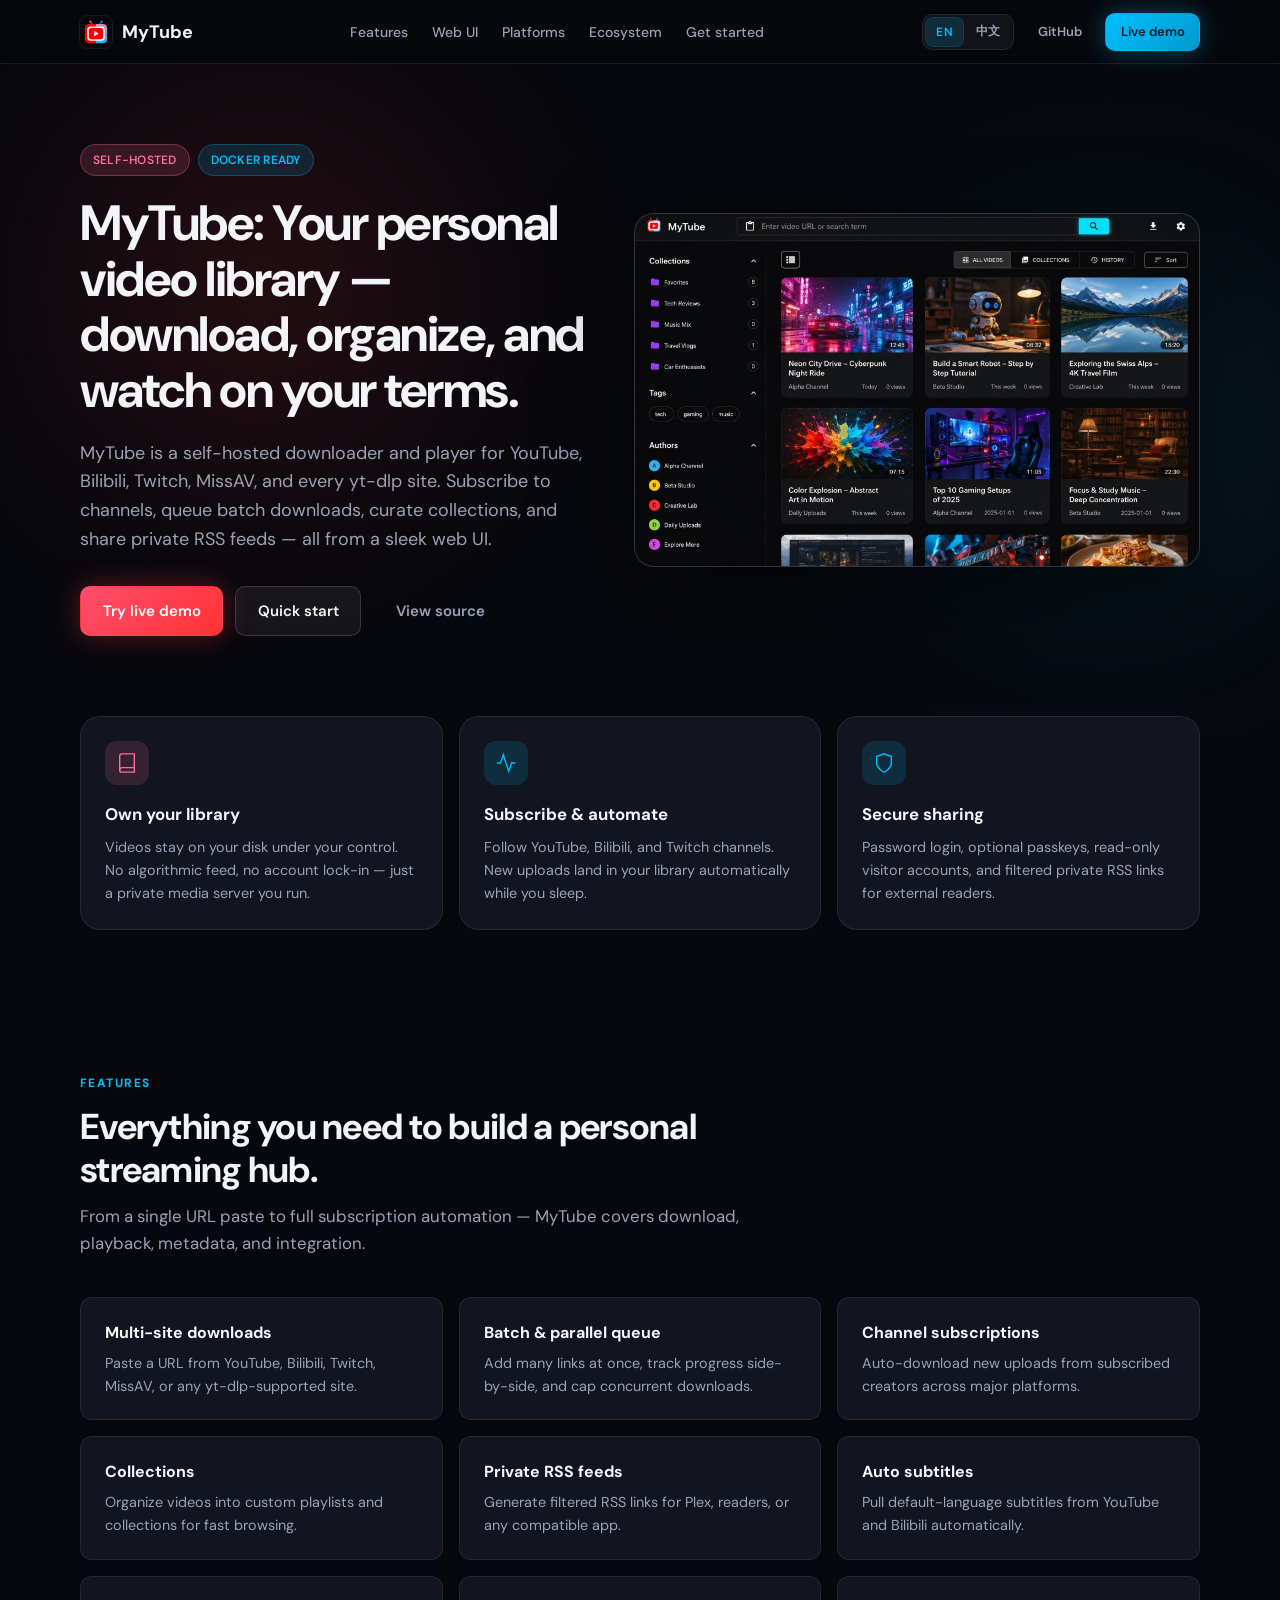
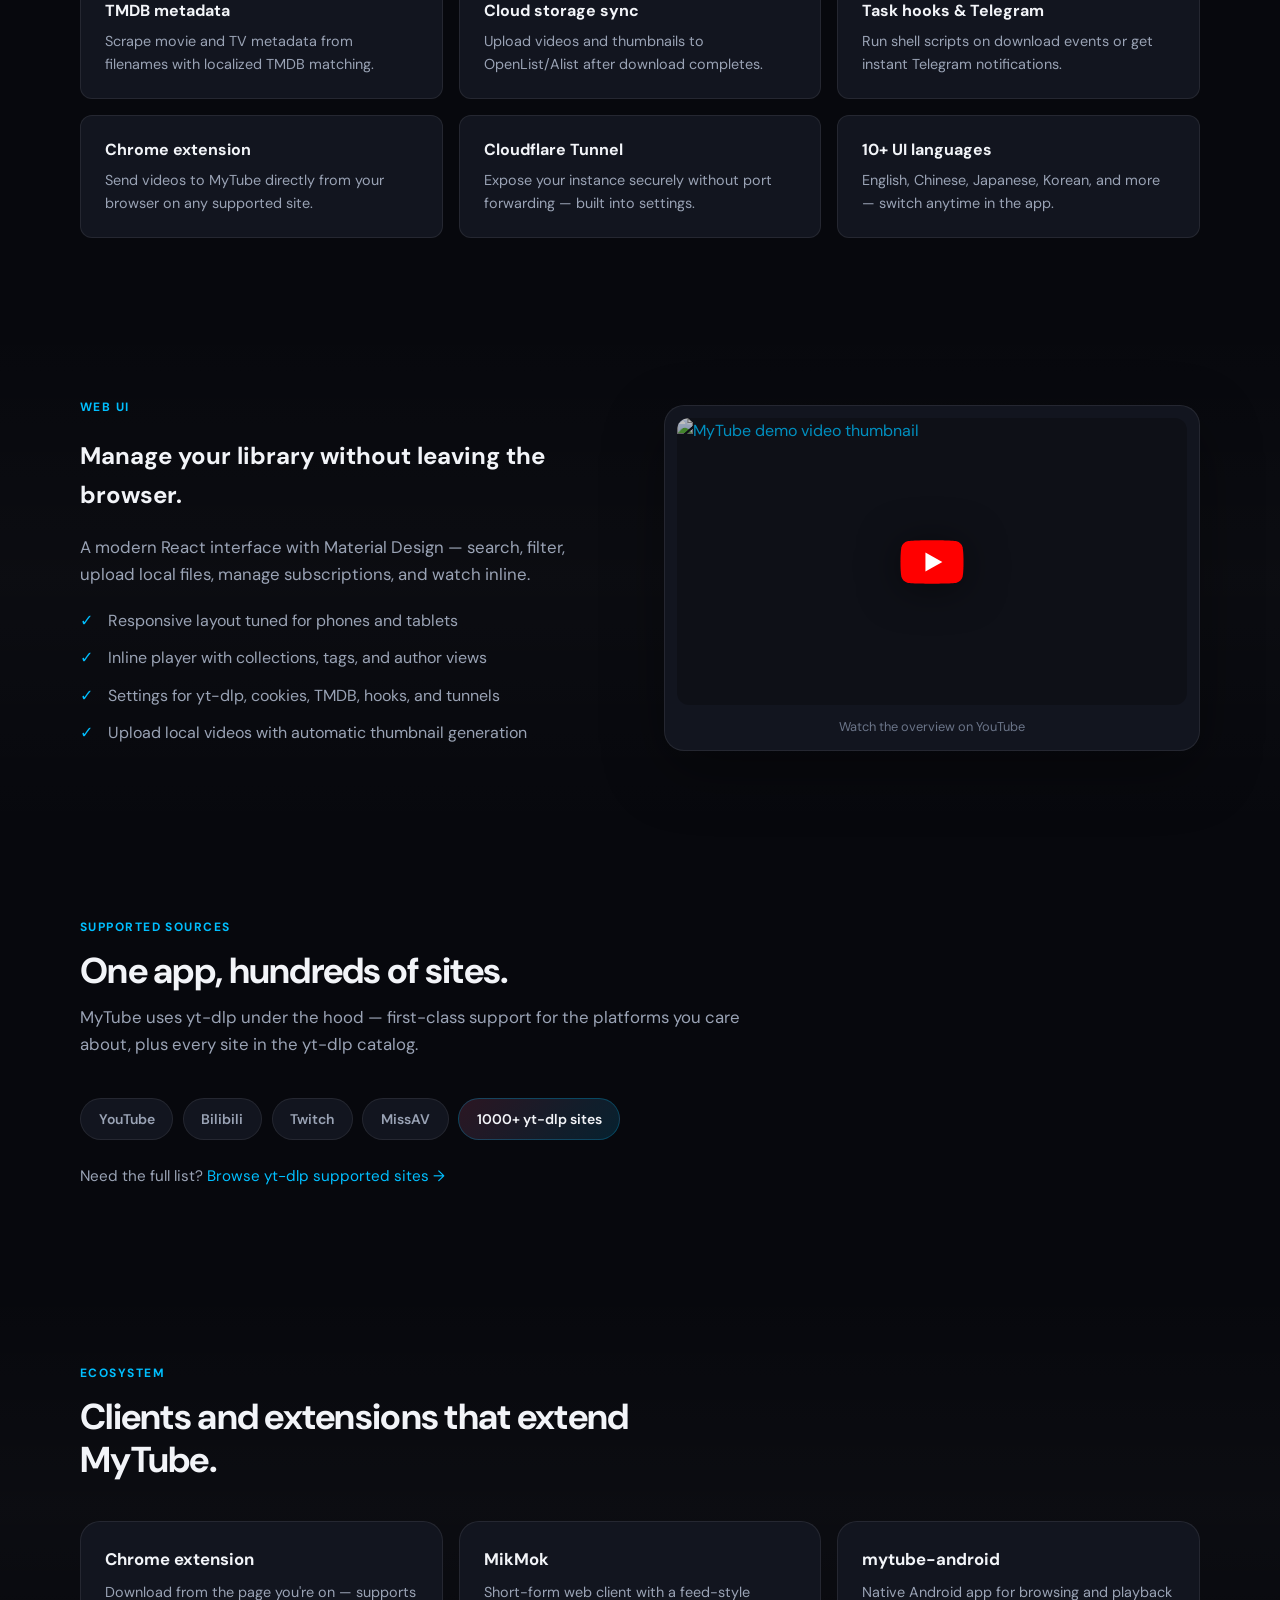
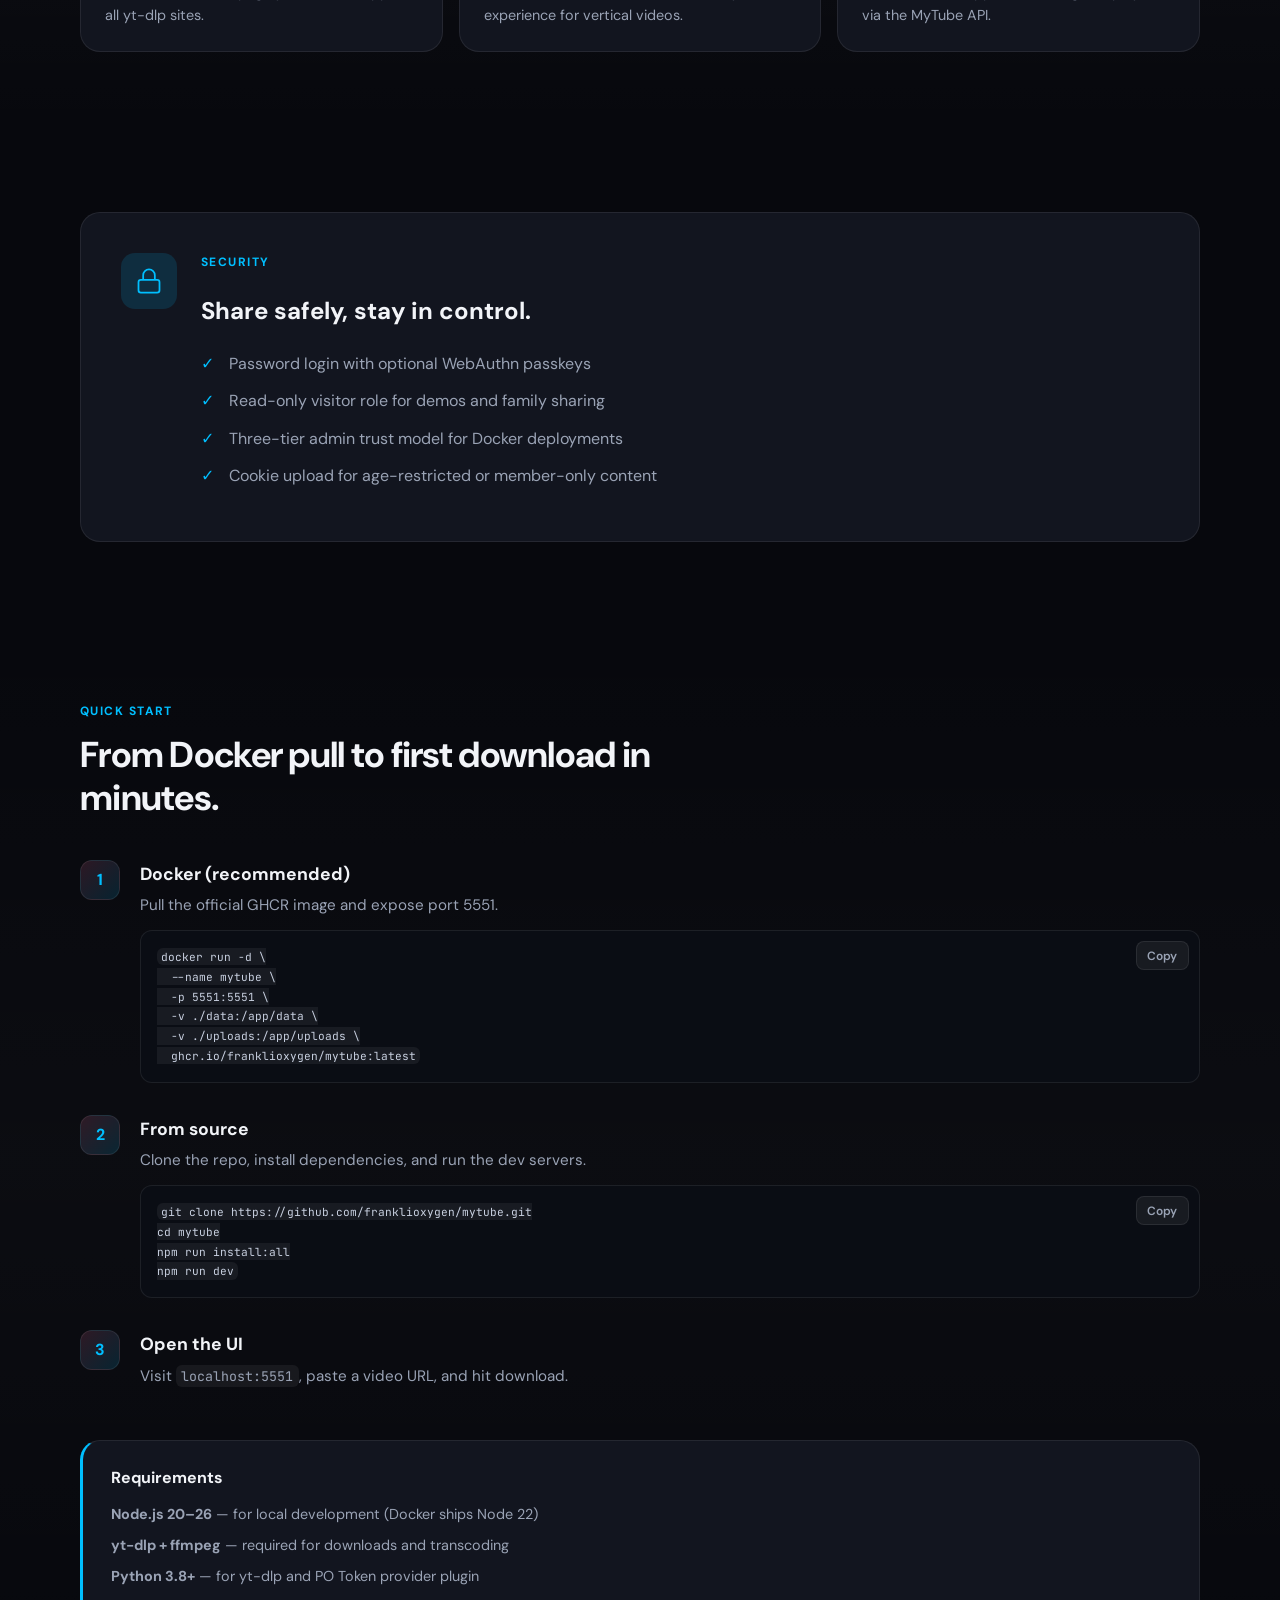
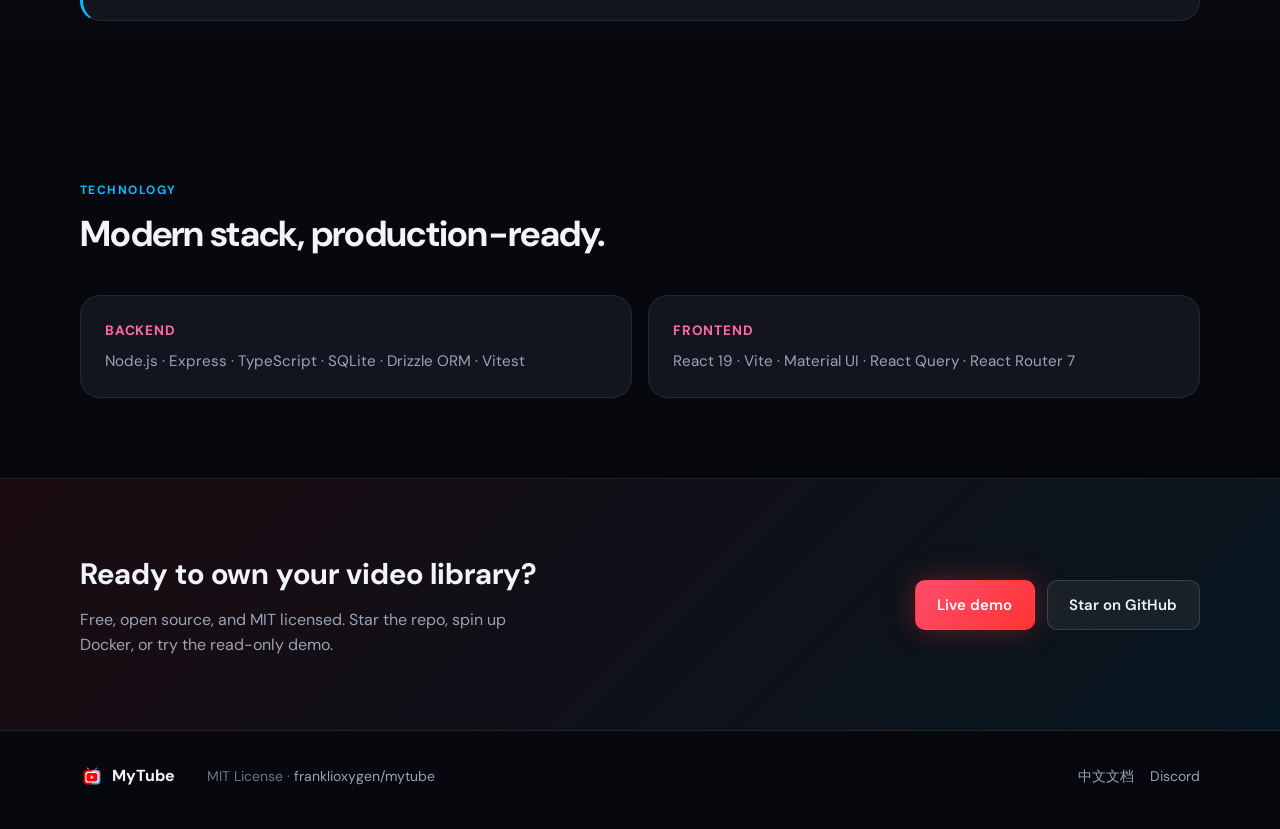
==== commit df888e26: "Update MyTube landing page (screenshot hero, MyTube headline)" ====
--- a/mytube/index.html
+++ b/mytube/index.html
@@ -7,6 +7,17 @@
   <meta name="theme-color" content="#07080d" />
   <base href="/mytube/" />
   <title>MyTube — Self-hosted video library &amp; downloader</title>
+
+  <!-- Google tag (gtag.js) -->
+  <script async src="https://www.googletagmanager.com/gtag/js?id=G-J4WY2FYW7Y"></script>
+  <script>
+    window.dataLayer = window.dataLayer || [];
+    function gtag(){dataLayer.push(arguments);}
+    gtag('js', new Date());
+
+    gtag('config', 'G-J4WY2FYW7Y');
+  </script>
+
   <link rel="icon" href="assets/favicon.svg" type="image/svg+xml" />
   <link rel="preconnect" href="https://fonts.googleapis.com" />
   <link rel="preconnect" href="https://fonts.gstatic.com" crossorigin />
@@ -74,7 +85,7 @@
             <span class="badge" data-i18n="hero.badgeSelfHosted">Self-hosted</span>
             <span class="badge badge-muted" data-i18n="hero.badgeDocker">Docker ready</span>
           </div>
-          <h1 data-i18n="hero.title">Your personal video library — download, organize, and watch on your terms.</h1>
+          <h1 data-i18n="hero.title">MyTube: Your personal video library — download, organize, and watch on your terms.</h1>
           <p class="hero-lead" data-i18n="hero.lead">
             MyTube is a self-hosted downloader and player for YouTube, Bilibili, Twitch, MissAV, and every yt-dlp site.
             Subscribe to channels, queue batch downloads, curate collections, and share private RSS feeds — all from a sleek web UI.
@@ -85,44 +96,19 @@
             <a class="btn btn-ghost btn-lg" href="https://github.com/franklioxygen/mytube" target="_blank" rel="noopener noreferrer" data-i18n="hero.ctaSource">View source</a>
           </div>
         </div>
-        <div class="hero-visual reveal reveal-delay" aria-hidden="true">
-          <div class="app-mock">
-            <div class="mock-titlebar">
-              <span class="dot red"></span>
-              <span class="dot yellow"></span>
-              <span class="dot green"></span>
-              <span class="mock-title" data-i18n="hero.mockTitle">MyTube — Library</span>
-            </div>
-            <div class="mock-body">
-              <aside class="mock-sidebar">
-                <p class="mock-sidebar-label" data-i18n="hero.mockCollections">Collections</p>
-                <ul>
-                  <li data-i18n="hero.mockColl1">Tech talks</li>
-                  <li data-i18n="hero.mockColl2">Anime</li>
-                  <li data-i18n="hero.mockColl3">Documentaries</li>
-                </ul>
-              </aside>
-              <div class="mock-main">
-                <div class="mock-search">
-                  <svg viewBox="0 0 24 24" fill="none" stroke="currentColor" stroke-width="2"><circle cx="11" cy="11" r="7"/><path d="m20 20-3.5-3.5"/></svg>
-                  <span data-i18n="hero.mockSearch">Search your library…</span>
-                </div>
-                <p class="mock-queue-label" data-i18n="hero.mockQueue">Download queue</p>
-                <div class="mock-queue-item">
-                  <span data-i18n="hero.mockItem1">Channel upload — 68%</span>
-                  <div class="mock-progress"><div class="mock-progress-fill mid"></div></div>
-                </div>
-                <div class="mock-queue-item">
-                  <span data-i18n="hero.mockItem2">Batch import — queued</span>
-                  <div class="mock-progress"><div class="mock-progress-fill queued"></div></div>
-                </div>
-                <div class="mock-queue-item done">
-                  <span data-i18n="hero.mockItem3">Subscription sync — done</span>
-                  <div class="mock-progress"><div class="mock-progress-fill done"></div></div>
-                </div>
-              </div>
-            </div>
-          </div>
+        <div class="hero-visual reveal reveal-delay">
+          <figure class="app-mock">
+            <img
+              class="app-mock__shot"
+              src="assets/app-screenshot.jpg"
+              alt="MyTube web UI showing collections, tags, authors, and a video library grid"
+              width="1024"
+              height="640"
+              loading="lazy"
+              decoding="async"
+              data-i18n-attr="alt:hero.mockAlt"
+            />
+          </figure>
         </div>
       </div>
     </section>
--- a/mytube/css/styles.css
+++ b/mytube/css/styles.css
@@ -442,9 +442,10 @@
   gap: 0.75rem;
 }
 
-/* App mock */
+/* App mock (screenshot) */
 .app-mock {
   position: relative;
+  margin: 0;
   border-radius: var(--radius-lg);
   overflow: hidden;
   border: 1px solid var(--border-strong);
@@ -455,161 +456,16 @@
   animation: float-mock 5s var(--ease) infinite alternate;
 }
 
+.app-mock__shot {
+  display: block;
+  width: 100%;
+  height: auto;
+  vertical-align: middle;
+}
+
 @keyframes float-mock {
   from { transform: translateY(0); }
   to { transform: translateY(-8px); }
-}
-
-.mock-titlebar {
-  display: flex;
-  align-items: center;
-  gap: 0.5rem;
-  padding: 0.65rem 1rem;
-  background: #151822;
-  border-bottom: 1px solid var(--border);
-}
-
-.dot {
-  width: 10px;
-  height: 10px;
-  border-radius: 50%;
-}
-
-.dot.red { background: #ff5f57; }
-.dot.yellow { background: #febc2e; }
-.dot.green { background: #28c840; }
-
-.mock-title {
-  margin-left: 0.5rem;
-  font-size: 0.75rem;
-  color: var(--text-dim);
-}
-
-.mock-body {
-  display: grid;
-  grid-template-columns: 140px 1fr;
-  min-height: 280px;
-}
-
-@media (max-width: 520px) {
-  .mock-body {
-    grid-template-columns: 1fr;
-  }
-
-  .mock-sidebar {
-    display: none;
-  }
-}
-
-.mock-sidebar {
-  padding: 1rem 0.75rem;
-  border-right: 1px solid var(--border);
-  background: rgba(0, 0, 0, 0.2);
-}
-
-.mock-sidebar-label {
-  font-size: 0.65rem;
-  font-weight: 700;
-  letter-spacing: 0.08em;
-  text-transform: uppercase;
-  color: var(--text-dim);
-  margin: 0 0 0.6rem 0.5rem;
-}
-
-.mock-sidebar ul {
-  margin: 0;
-  padding: 0;
-  list-style: none;
-}
-
-.mock-sidebar li {
-  padding: 0.45rem 0.65rem;
-  margin-bottom: 0.25rem;
-  font-size: 0.78rem;
-  color: var(--text-muted);
-  border-radius: 8px;
-}
-
-.mock-sidebar li:first-child {
-  background: var(--accent-dim);
-  color: var(--accent);
-}
-
-.mock-main {
-  padding: 1rem;
-}
-
-.mock-search {
-  display: flex;
-  align-items: center;
-  gap: 0.5rem;
-  padding: 0.55rem 0.85rem;
-  margin-bottom: 1rem;
-  background: rgba(255, 255, 255, 0.04);
-  border: 1px solid var(--border);
-  border-radius: 10px;
-  font-size: 0.78rem;
-  color: var(--text-dim);
-}
-
-.mock-search svg {
-  width: 14px;
-  height: 14px;
-  flex-shrink: 0;
-  opacity: 0.5;
-}
-
-.mock-queue-label {
-  font-size: 0.7rem;
-  font-weight: 700;
-  letter-spacing: 0.06em;
-  text-transform: uppercase;
-  color: var(--text-dim);
-  margin: 0 0 0.65rem;
-}
-
-.mock-queue-item {
-  padding: 0.75rem;
-  margin-bottom: 0.5rem;
-  background: rgba(255, 255, 255, 0.03);
-  border: 1px solid var(--border);
-  border-radius: 10px;
-}
-
-.mock-queue-item.done {
-  border-color: rgba(0, 191, 255, 0.2);
-}
-
-.mock-queue-item span {
-  display: block;
-  font-size: 0.78rem;
-  margin-bottom: 0.45rem;
-}
-
-.mock-progress {
-  height: 4px;
-  background: rgba(255, 255, 255, 0.08);
-  border-radius: 99px;
-  overflow: hidden;
-}
-
-.mock-progress-fill {
-  height: 100%;
-  border-radius: 99px;
-  background: linear-gradient(90deg, var(--red), var(--secondary));
-}
-
-.mock-progress-fill.done {
-  width: 100%;
-  background: linear-gradient(90deg, var(--accent), #0099cc);
-}
-
-.mock-progress-fill.mid {
-  width: 68%;
-}
-
-.mock-progress-fill.queued {
-  width: 0;
 }
 
 /* Highlights */
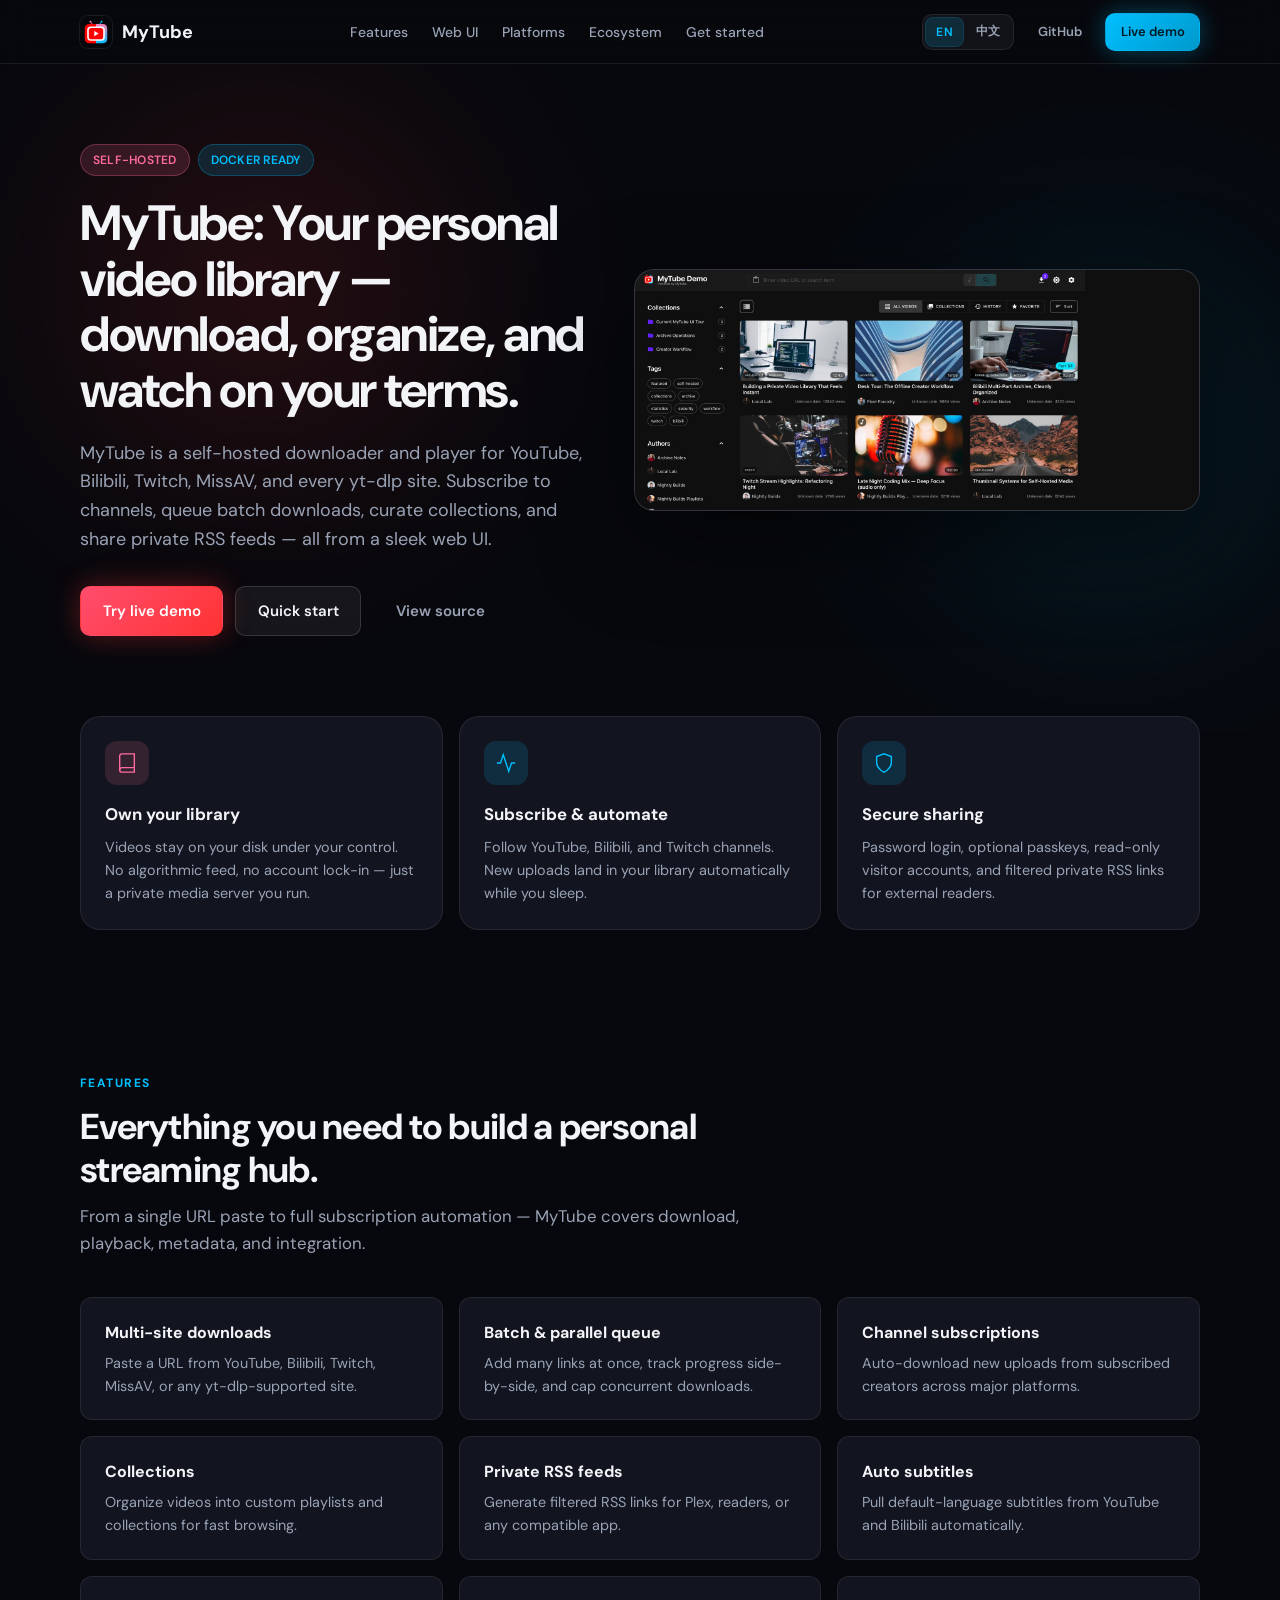
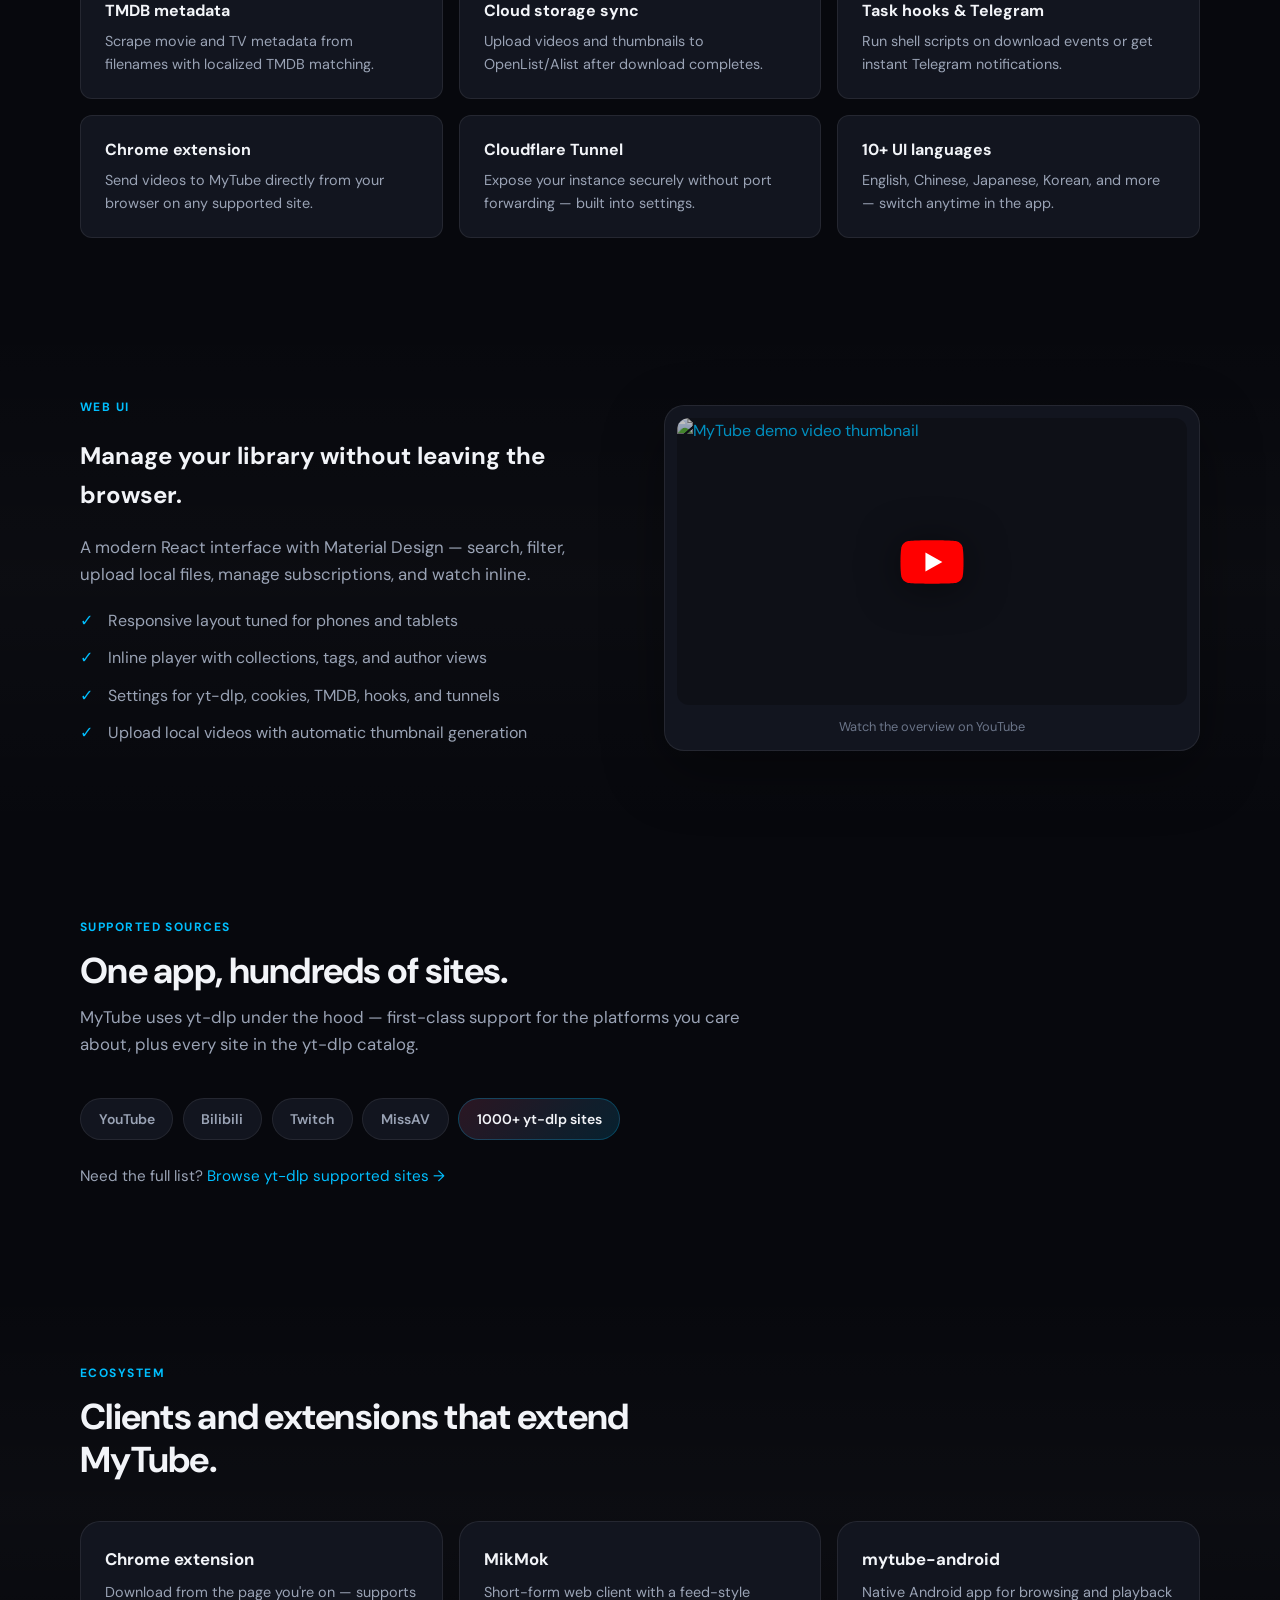
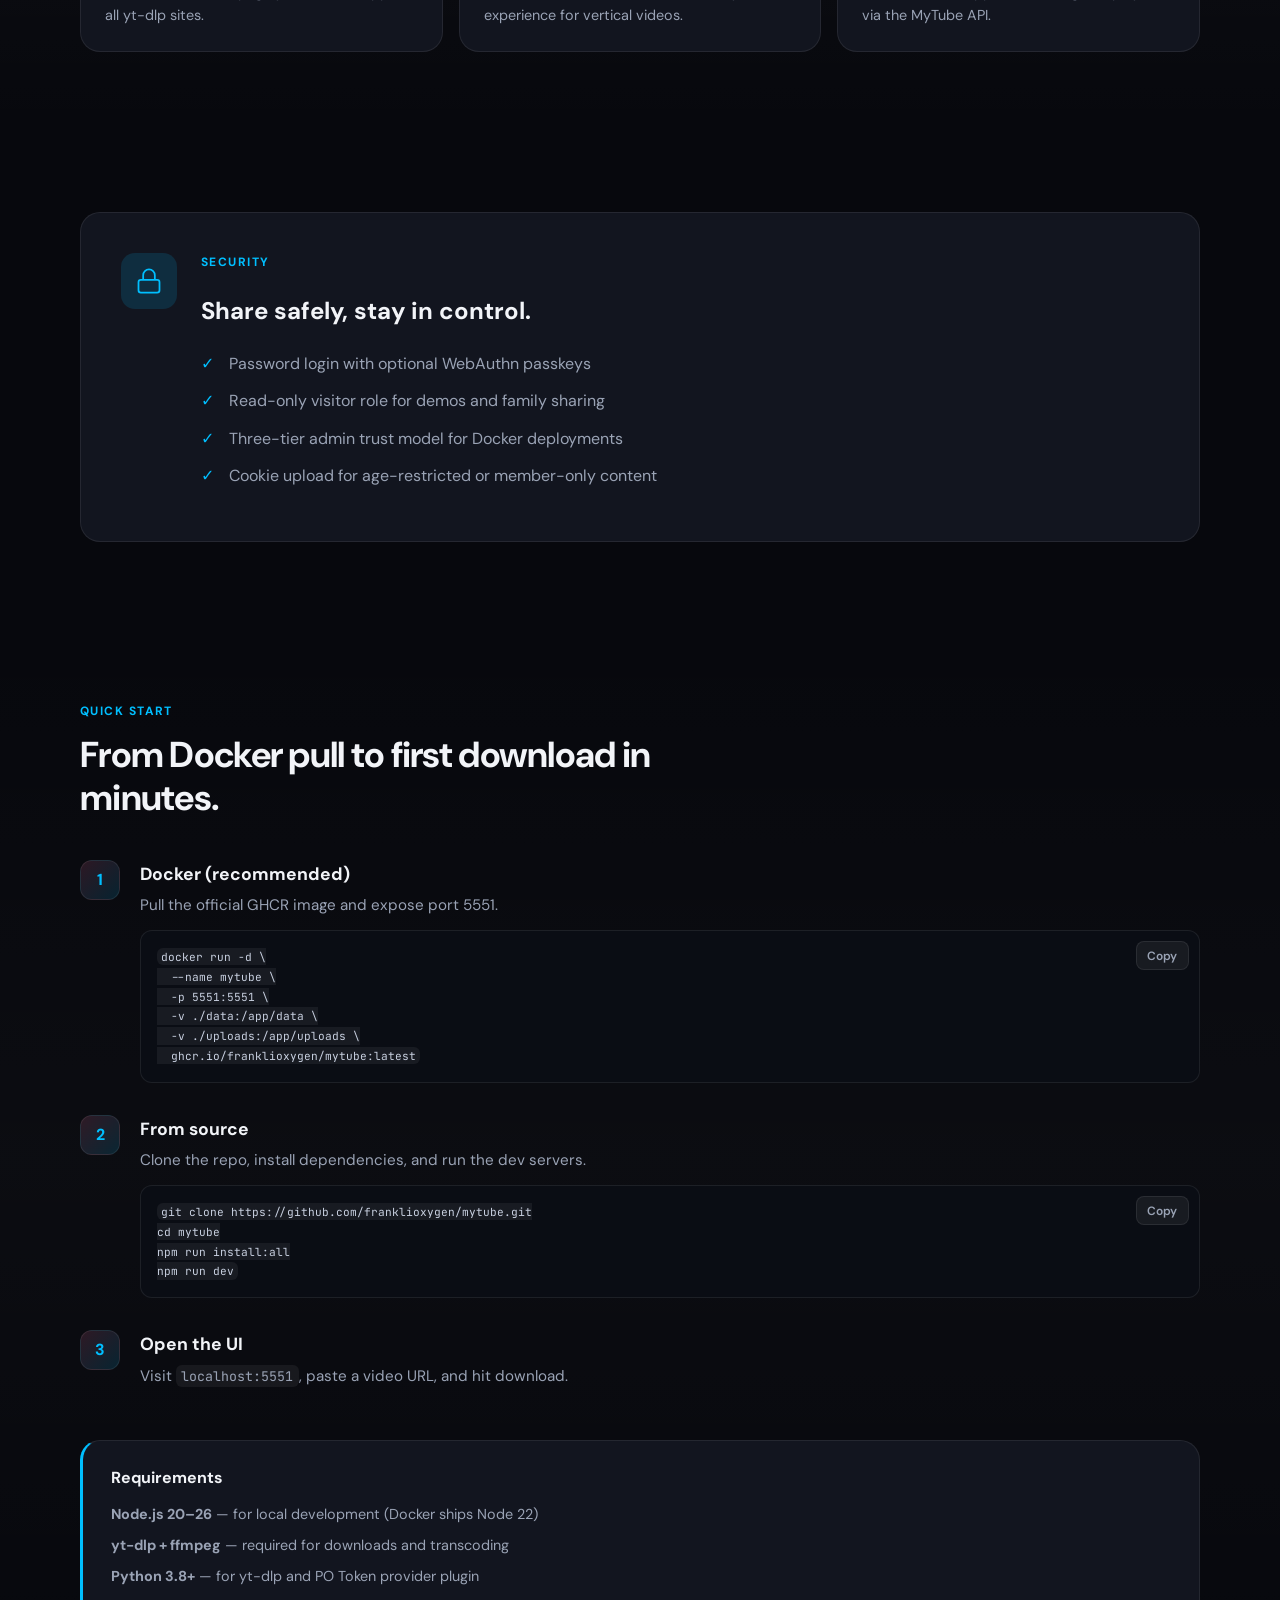
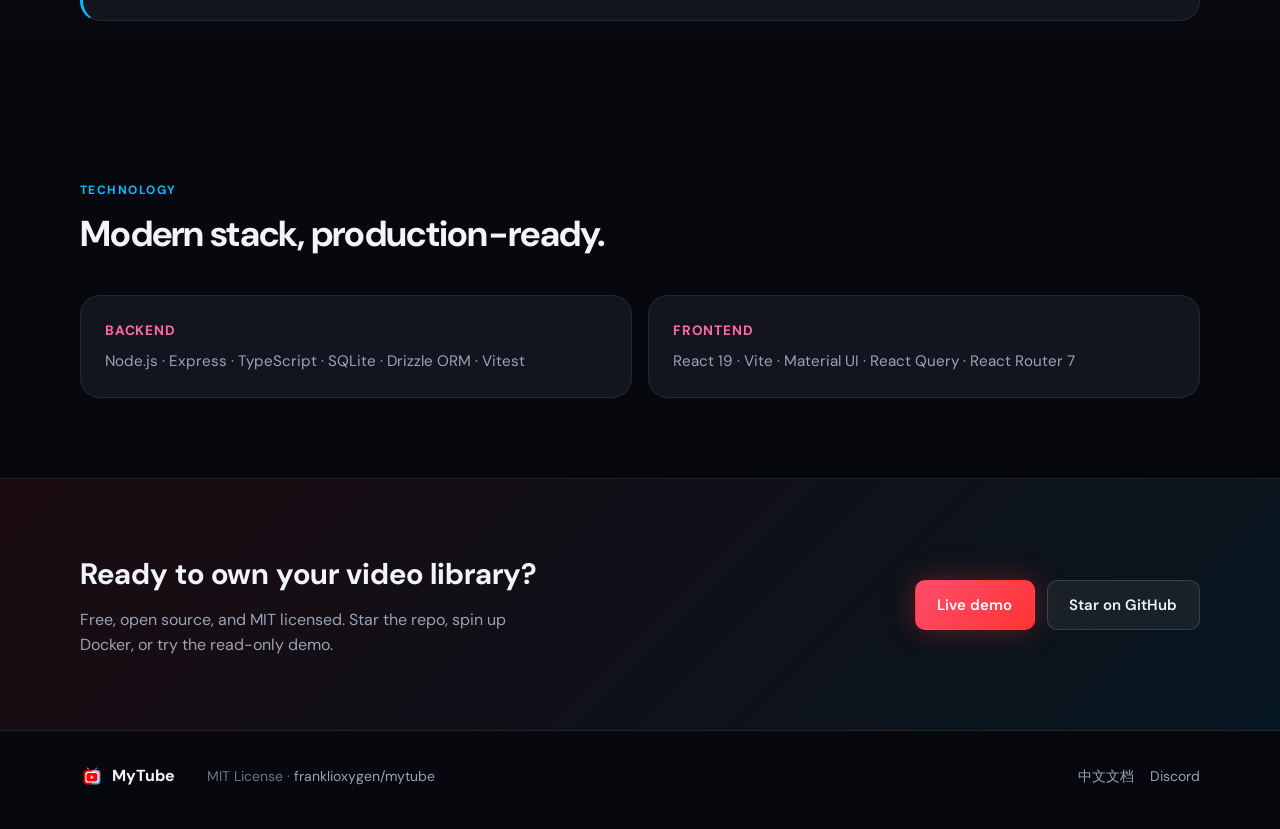
==== commit 89cddc63: "Update MyTube landing page with the current library UI." ====
--- a/mytube/index.html
+++ b/mytube/index.html
@@ -101,10 +101,9 @@
             <img
               class="app-mock__shot"
               src="assets/app-screenshot.jpg"
-              alt="MyTube web UI showing collections, tags, authors, and a video library grid"
-              width="1024"
-              height="640"
-              loading="lazy"
+              alt="MyTube library with video cards, author avatars, collections, tags, and view tabs"
+              width="1800"
+              height="768"
               decoding="async"
               data-i18n-attr="alt:hero.mockAlt"
             />
--- a/mytube/css/styles.css
+++ b/mytube/css/styles.css
@@ -442,7 +442,7 @@
   gap: 0.75rem;
 }
 
-/* App mock (screenshot) */
+/* App mock (screenshot of the current library UI) */
 .app-mock {
   position: relative;
   margin: 0;
